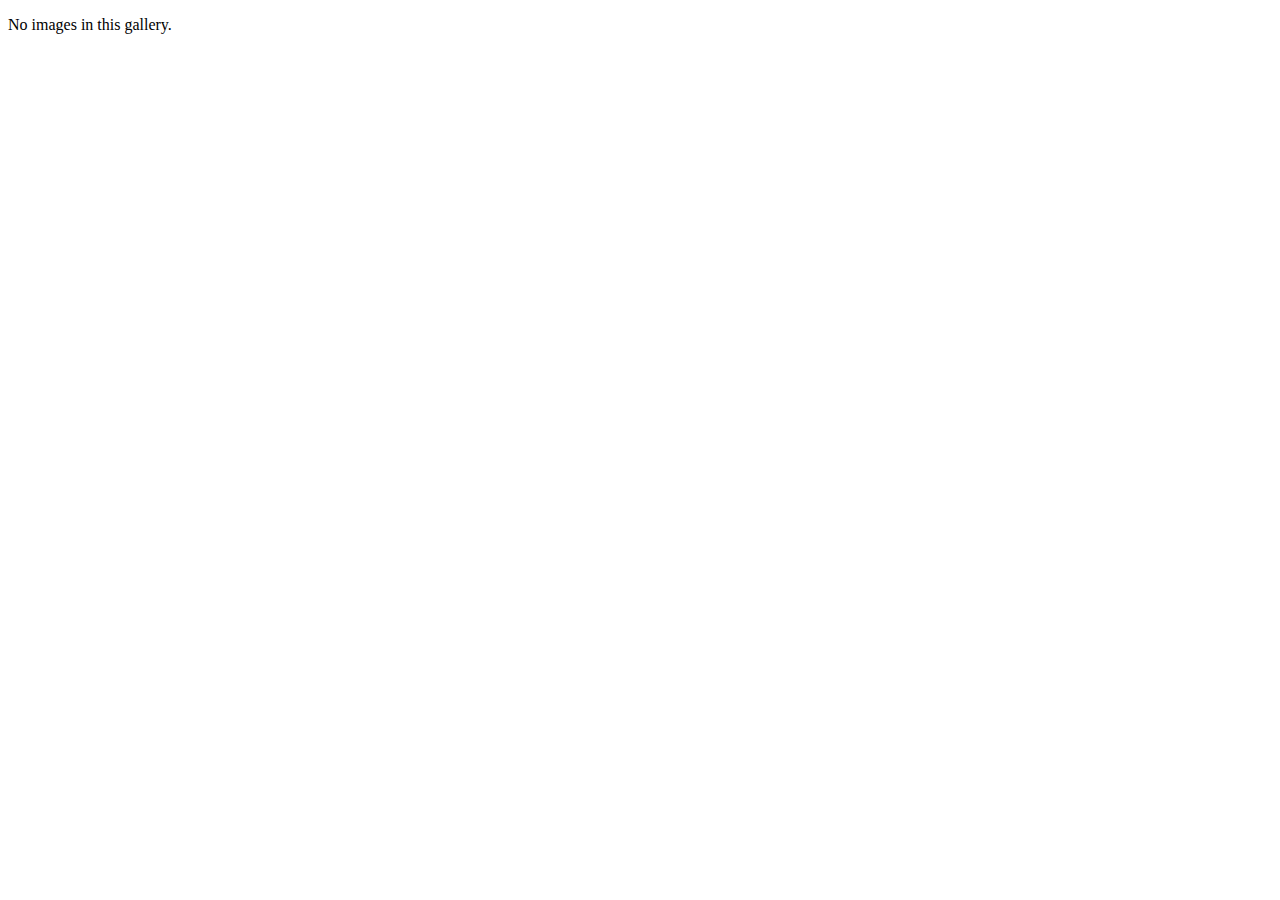
==== index.html @ 34cc6a17 "Gussied up the project for release." ====
<!DOCTYPE HTML>
<html>
<head>
    <title>jsllyfish</title>
	<script type="text/javascript" src="jsllyfish/mdetect.js"></script>
	<script type="text/javascript" src="jsllyfish/ajax.js"></script>
	<script type="text/javascript" src="jsllyfish/main.js"></script>
	<script type="text/javascript">
		var path = "images/";
		var filename = "data.html";
	</script>
	<link href="styles/styles.css" rel="stylesheet" type="text/css">
</head>
<body>
<div id="container">
	<div id="content"><p>No images in this gallery.</p></div>
</div>
</body>
</html>
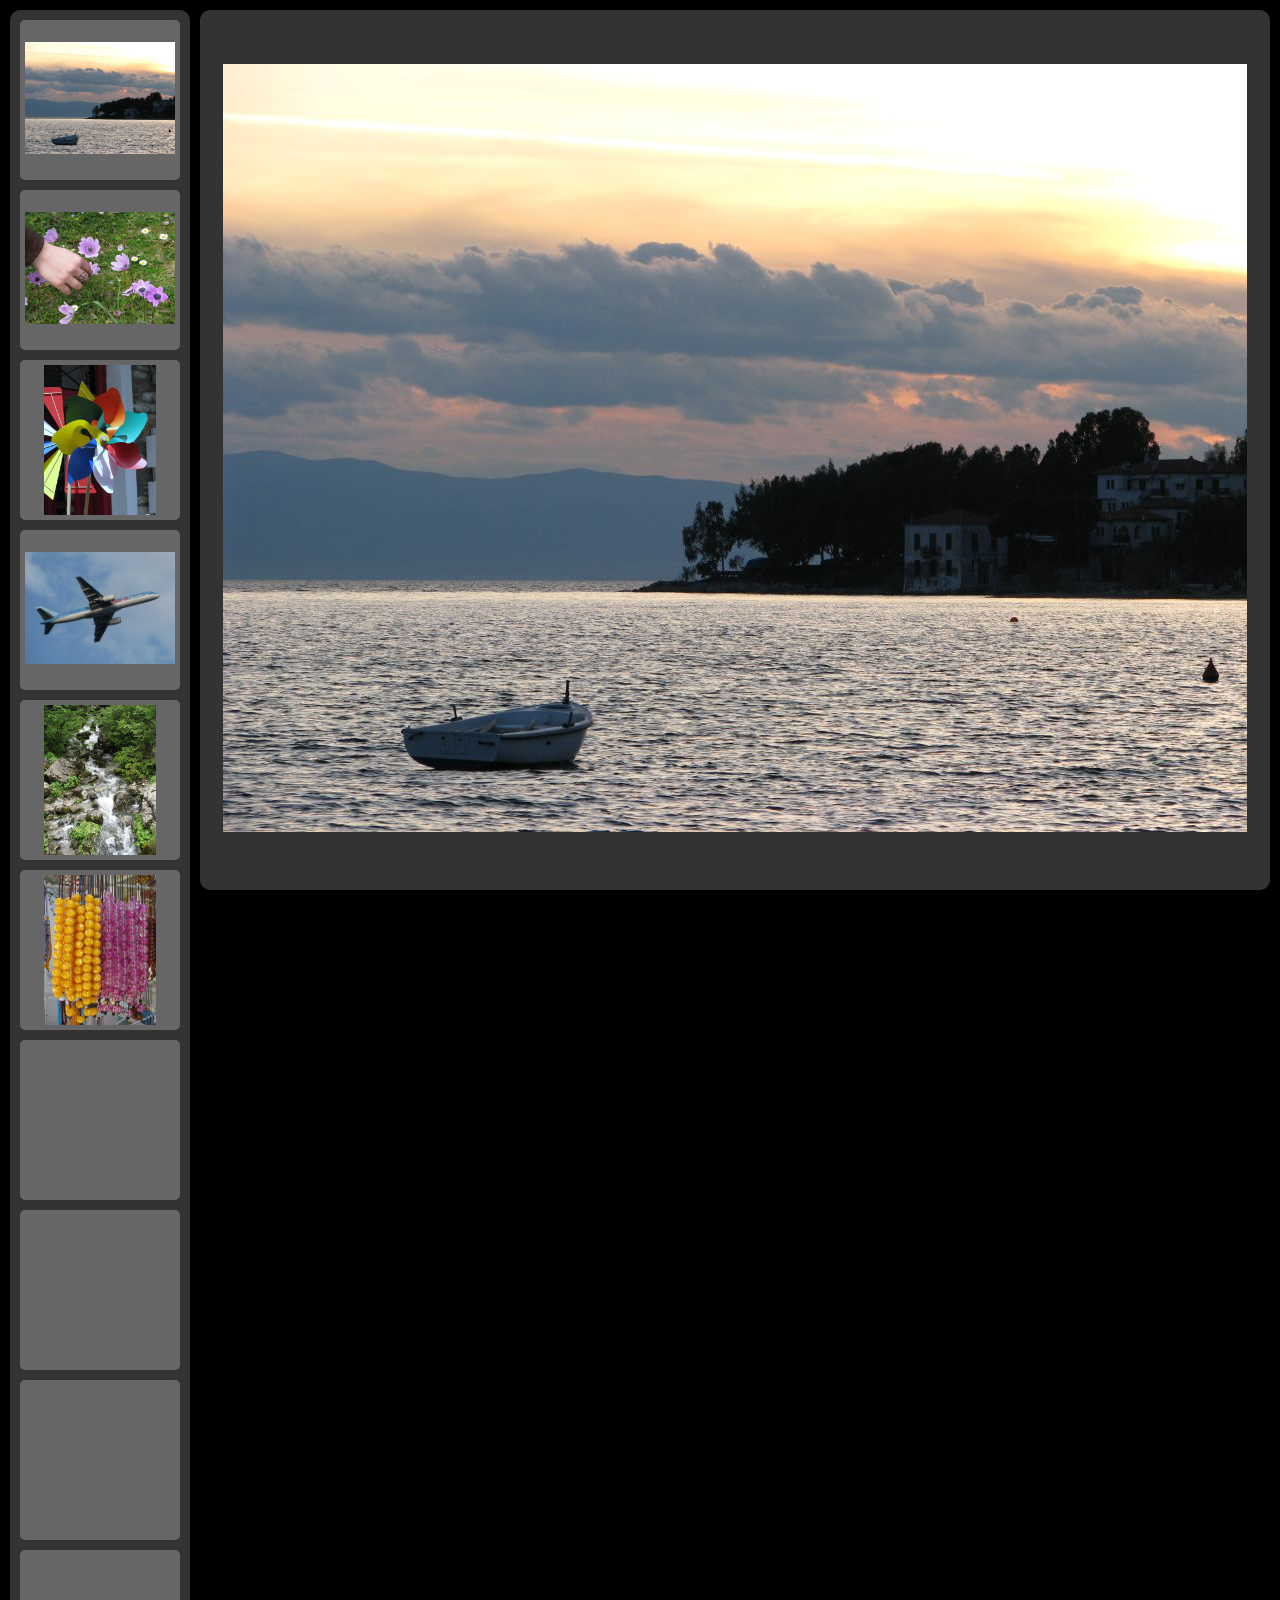
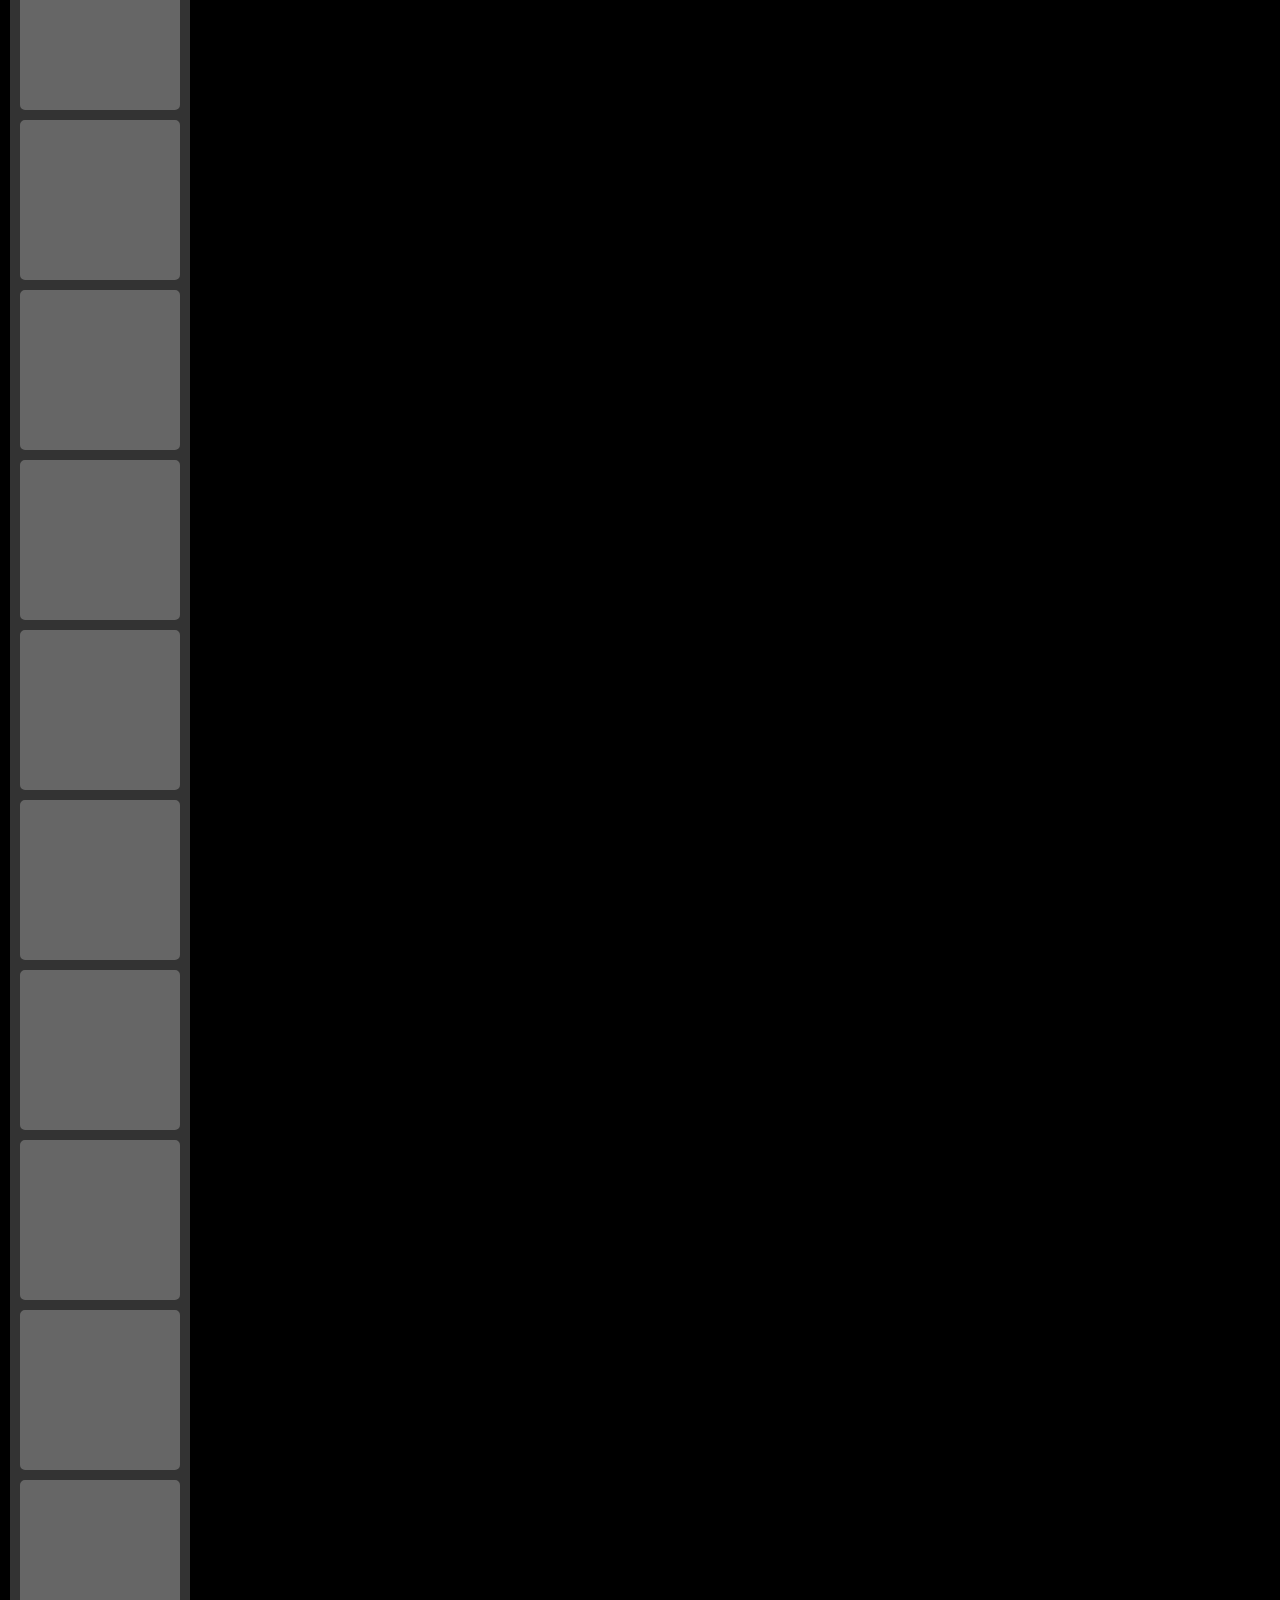
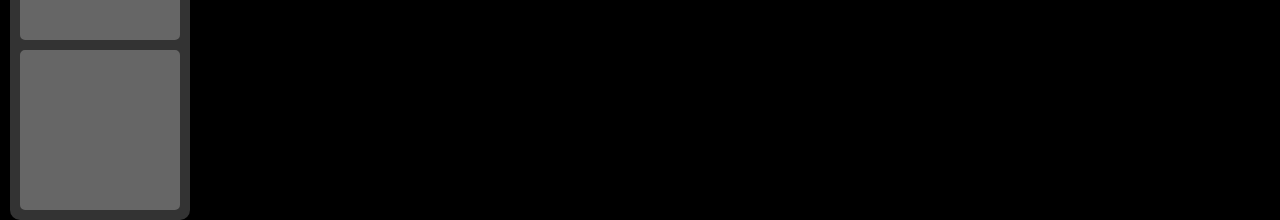
==== commit 086ecb07: "Let's try it with dark." ====
--- a/index.html
+++ b/index.html
@@ -9,7 +9,7 @@
 		var path = "images/";
 		var filename = "data.html";
 	</script>
-	<link href="styles/styles.css" rel="stylesheet" type="text/css">
+	<link href="styles/dark.css" rel="stylesheet" type="text/css">
 </head>
 <body>
 <div id="container">
--- a/styles/dark.css
+++ b/styles/dark.css
@@ -0,0 +1,89 @@
+body, html {
+	background-color: #000;
+	margin: 0px;
+	padding: 5px;
+	height: 100%;
+}
+
+p {margin: 0px;}
+
+.header {
+	float: left;
+	width: 160px;
+	background-color: #333;
+	margin: 0px;
+	margin-bottom: 10px;
+	padding: 5px 10px;
+	border-radius: 10px;
+}
+
+.thumb {
+	height: 150px;
+	width: 150px;
+	float: left;
+	background-color: #666;
+	margin: 5px 0px;
+	border: 5px solid #666;
+	border-radius: 5px;
+}
+
+.thumb span {
+	display: table;
+	margin: 0px auto;
+	height: 100%;
+}
+
+.thumb span p {
+	display: table-cell;
+	vertical-align: middle;
+}
+
+.thumb img {
+	max-height: 150px;
+	max-width: 150px;
+}
+
+#mainImage {
+	margin: 5px 0px;
+	border: 5px solid #222;
+	border-radius: 5px;
+}
+
+#content span {
+	display: table;
+	margin: 0px auto;
+	height: 100%;
+}
+
+#content span p {
+	display: table-cell;
+	vertical-align: middle;
+}
+
+#content img {
+	max-height: 300px;
+	max-width: 300px;
+}
+
+#content {
+	background-color: #333;
+	margin: 0px;
+	width: 50%;
+	position: fixed;
+	left: 200px;
+	border-radius: 10px;
+}
+
+#description {
+	background-color: #444;
+	margin: 0px;
+	width: 50%;
+	height: 100px;
+	position: fixed;
+/*	left: 200px;*/
+	border-radius: 10px;
+	padding: 15px;
+	color: #eee;
+	font-family: sans-serif;
+	font-size: 32px;
+}
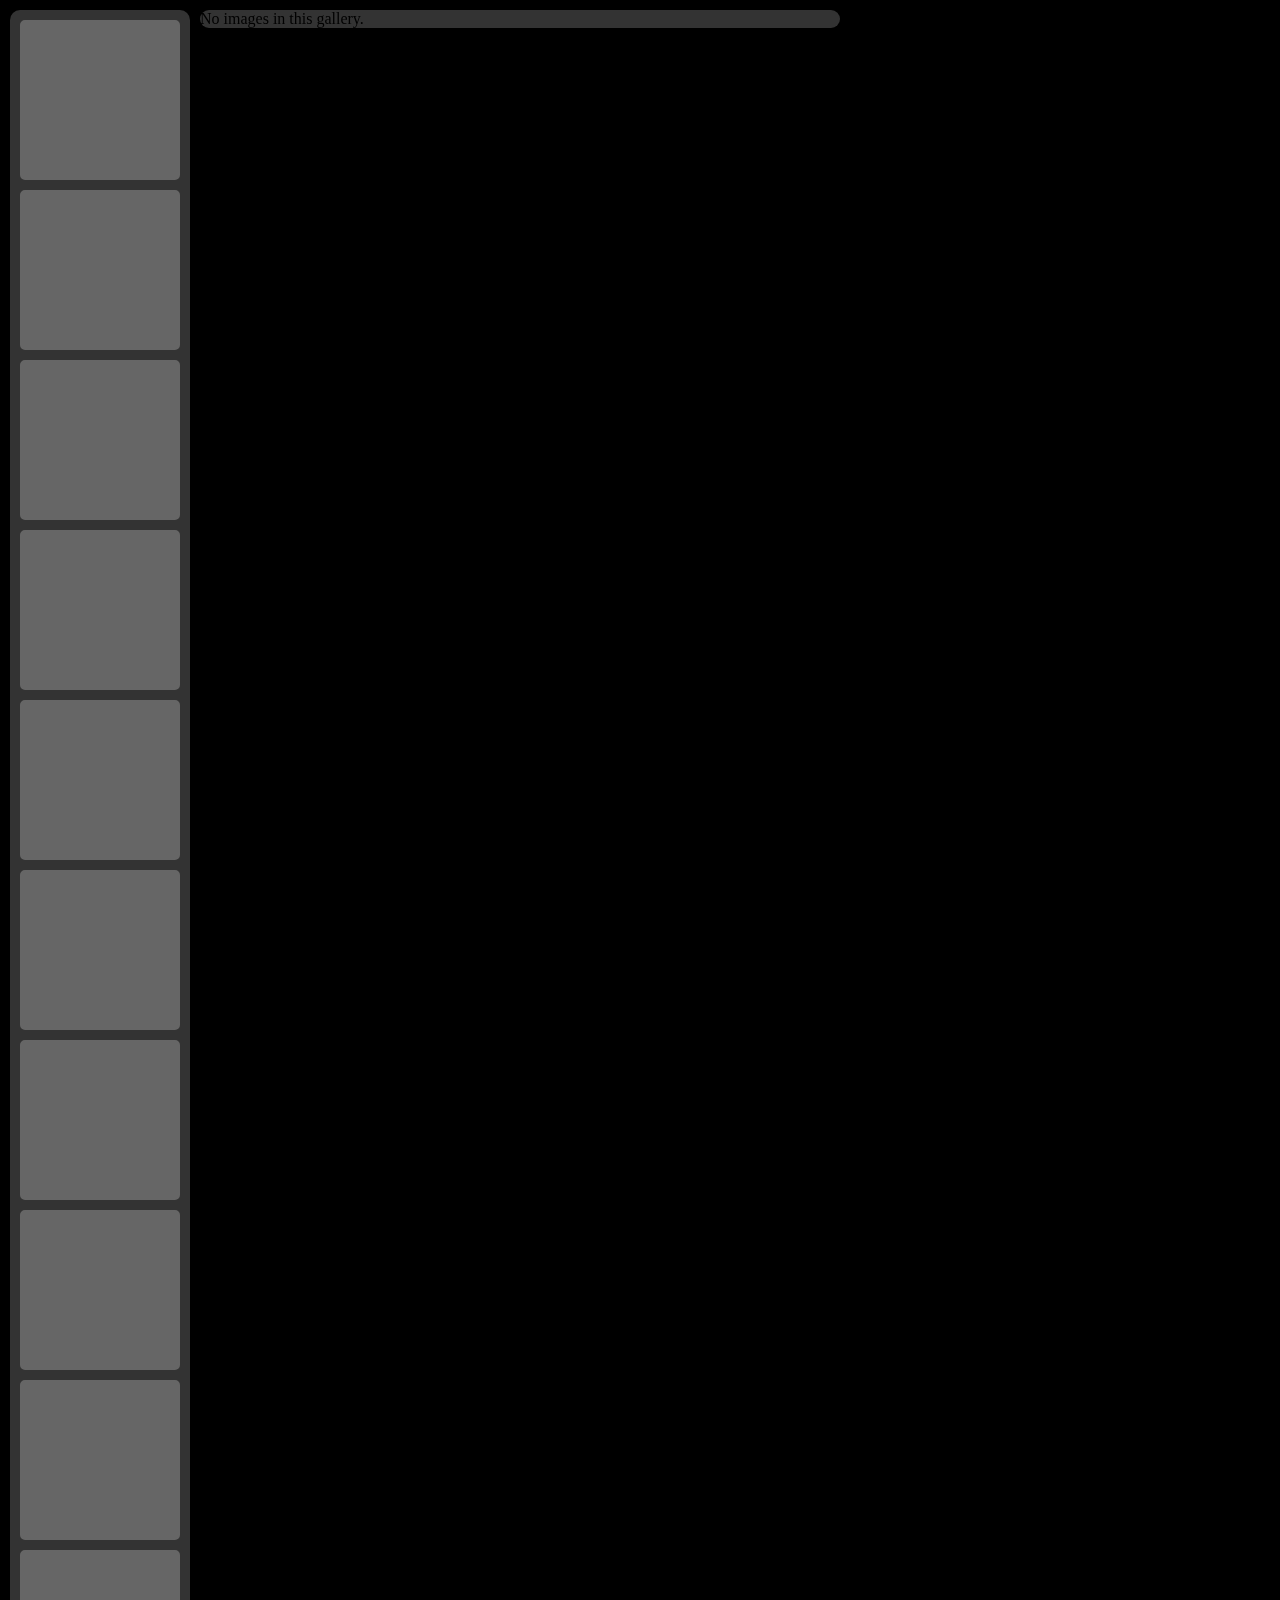
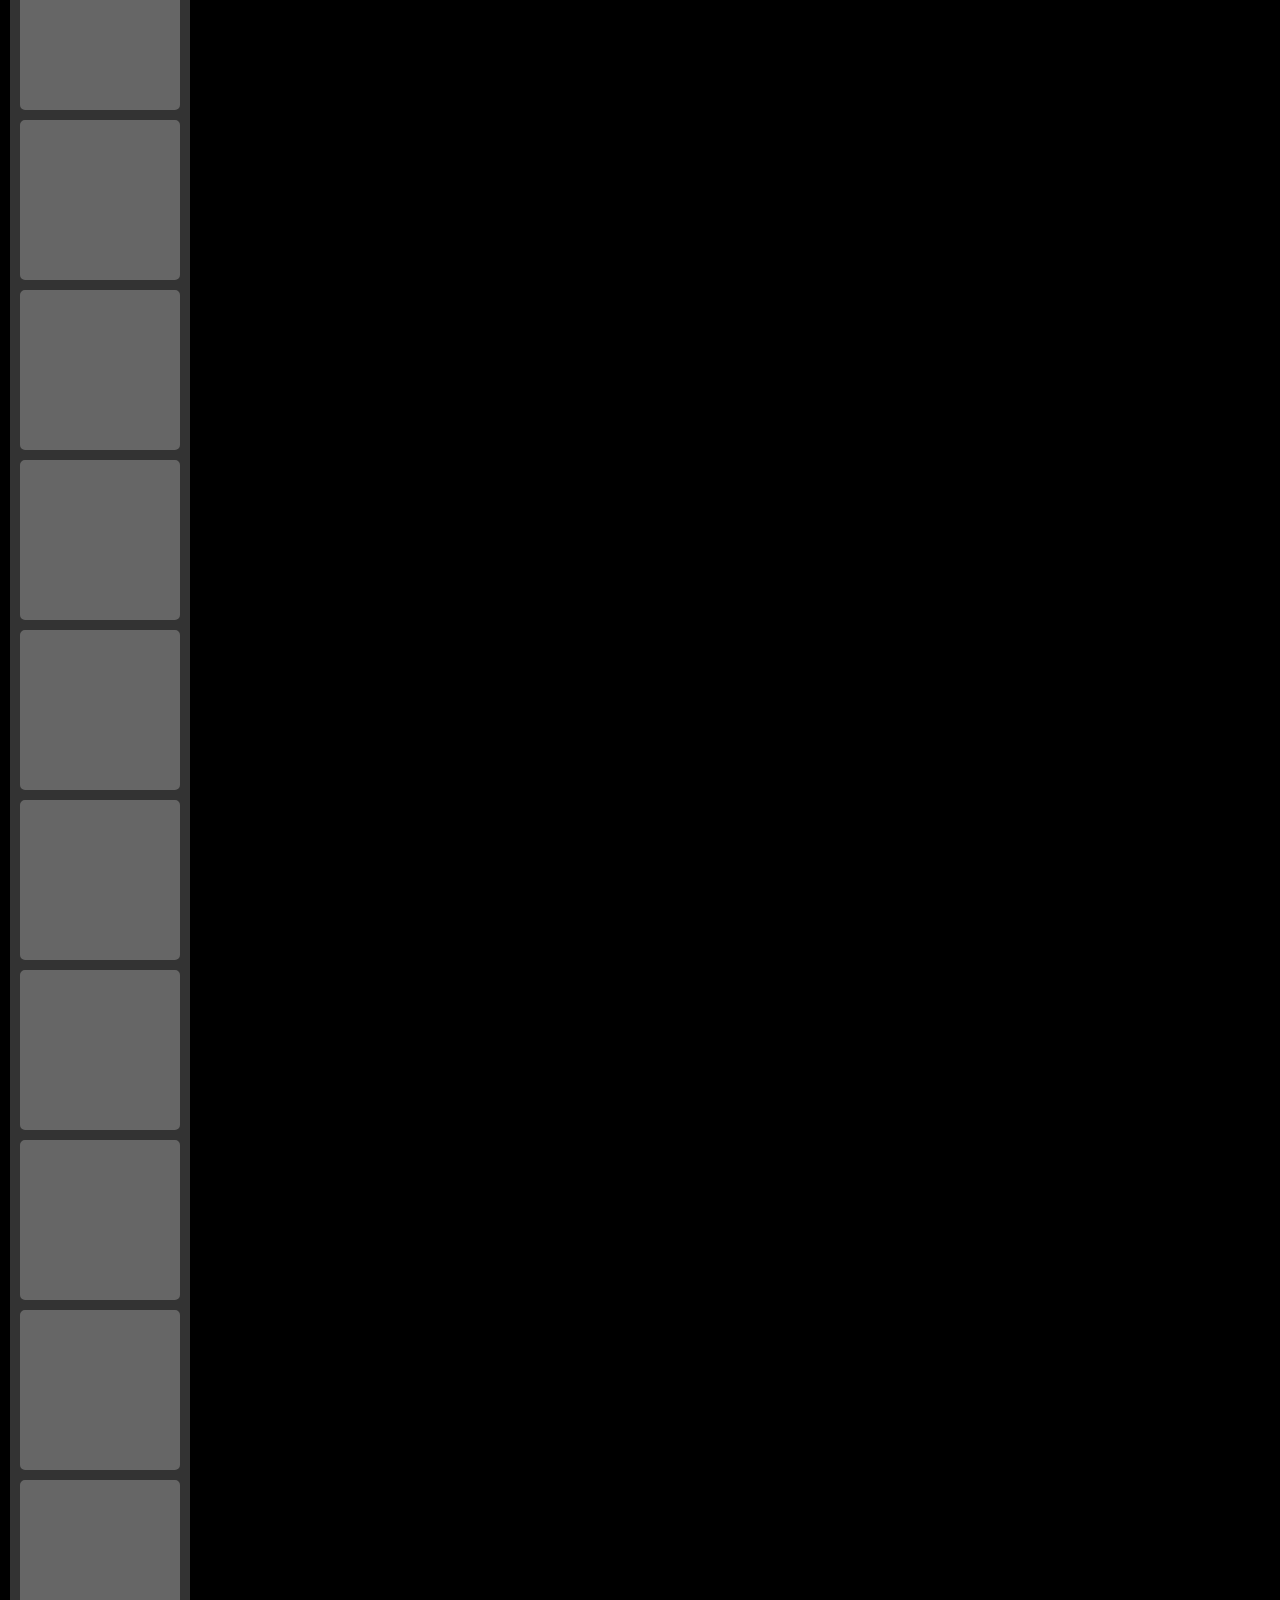
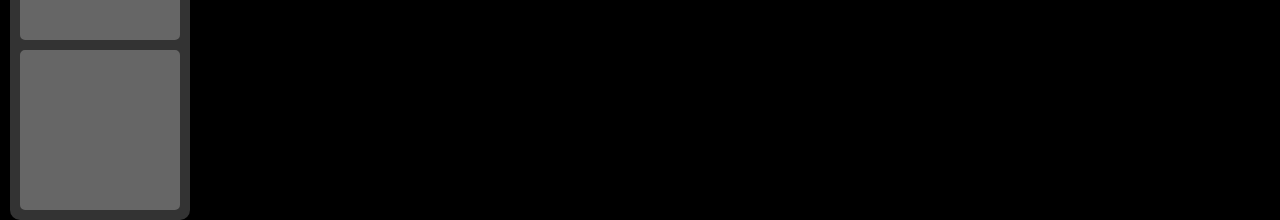
==== commit 44ec33fc: "In the process of refactoring the code for use with jQuery. Furthermore, data.html will no longer be" ====
--- a/index.html
+++ b/index.html
@@ -2,17 +2,47 @@
 <html>
 <head>
     <title>jsllyfish</title>
-	<script type="text/javascript" src="jsllyfish/mdetect.js"></script>
-	<script type="text/javascript" src="jsllyfish/ajax.js"></script>
-	<script type="text/javascript" src="jsllyfish/main.js"></script>
+	<script type="text/javascript" src="js/jquery.js"></script>
+	<script type="text/javascript" src="js/mdetect.js"></script>
+	<script type="text/javascript" src="js/main.js"></script>
 	<script type="text/javascript">
 		var path = "images/";
 		var filename = "data.html";
+		
+		$(document).ready(Init);
 	</script>
 	<link href="styles/dark.css" rel="stylesheet" type="text/css">
 </head>
 <body>
 <div id="container">
+	<div id="data">
+		<div>
+			<span>photos_1</span>
+			<p><span class="title">4362163222_60d8344c59_o</span><span>.jpg</span></p>
+			<p><span class="title">4400108481_a2be77059e_o</span><span>.jpg</span></p>
+			<p><span class="title">4614301597_e292e97d6b_b</span><span>.jpg</span></p>
+			<p><span class="title">4614908994_47a11b1186_b</span><span>.jpg</span></p>
+			<p><span class="title">4638374830_9a94aeb3d6_o</span><span>.jpg</span></p>
+			<p><span class="title">4698579195_b3d7a1904d_b</span><span>.jpg</span></p>
+			<p><span class="title">4852681976_14c053128b_b</span><span>.jpg</span></p>
+			<p><span class="title">4852687278_305ef86b34_b</span><span>.jpg</span></p>
+			<p><span class="title">4940602671_2277a2f962_b</span><span>.jpg</span></p>
+			<p><span class="title">4940604639_7f8aa74db2_b</span><span>.jpg</span></p>
+		</div>
+		<div>
+			<span>photos_2</span>
+			<p><span class="title">5092207551_29bd355de2_b</span><span>.jpg</span></p>
+			<p><span class="title">5092873750_cc16b13431_b</span><span>.jpg</span></p>
+			<p><span class="title">5146847646_892224131a_b</span><span>.jpg</span></p>
+			<p><span class="title">5183481531_baa76eda79_b</span><span>.jpg</span></p>
+			<p><span class="title">5184078492_3271913d34_b</span><span>.jpg</span></p>
+			<p><span class="title">5197829578_49fde0383e_b</span><span>.jpg</span></p>
+			<p><span class="title">5257218548_f9f0de7af3_b</span><span>.jpg</span></p>
+			<p><span class="title">5294507250_767b48da92_b</span><span>.jpg</span></p>
+			<p><span class="title">5364143436_307bce2a65_b</span><span>.jpg</span></p>
+			<p><span class="title">5629516684_e0bfe178fd_b</span><span>.jpg</span></p>
+		</div>
+	</div>
 	<div id="content"><p>No images in this gallery.</p></div>
 </div>
 </body>
--- a/styles/dark.css
+++ b/styles/dark.css
@@ -6,6 +6,10 @@
 }
 
 p {margin: 0px;}
+
+#data {
+	display: none;
+}
 
 .header {
 	float: left;
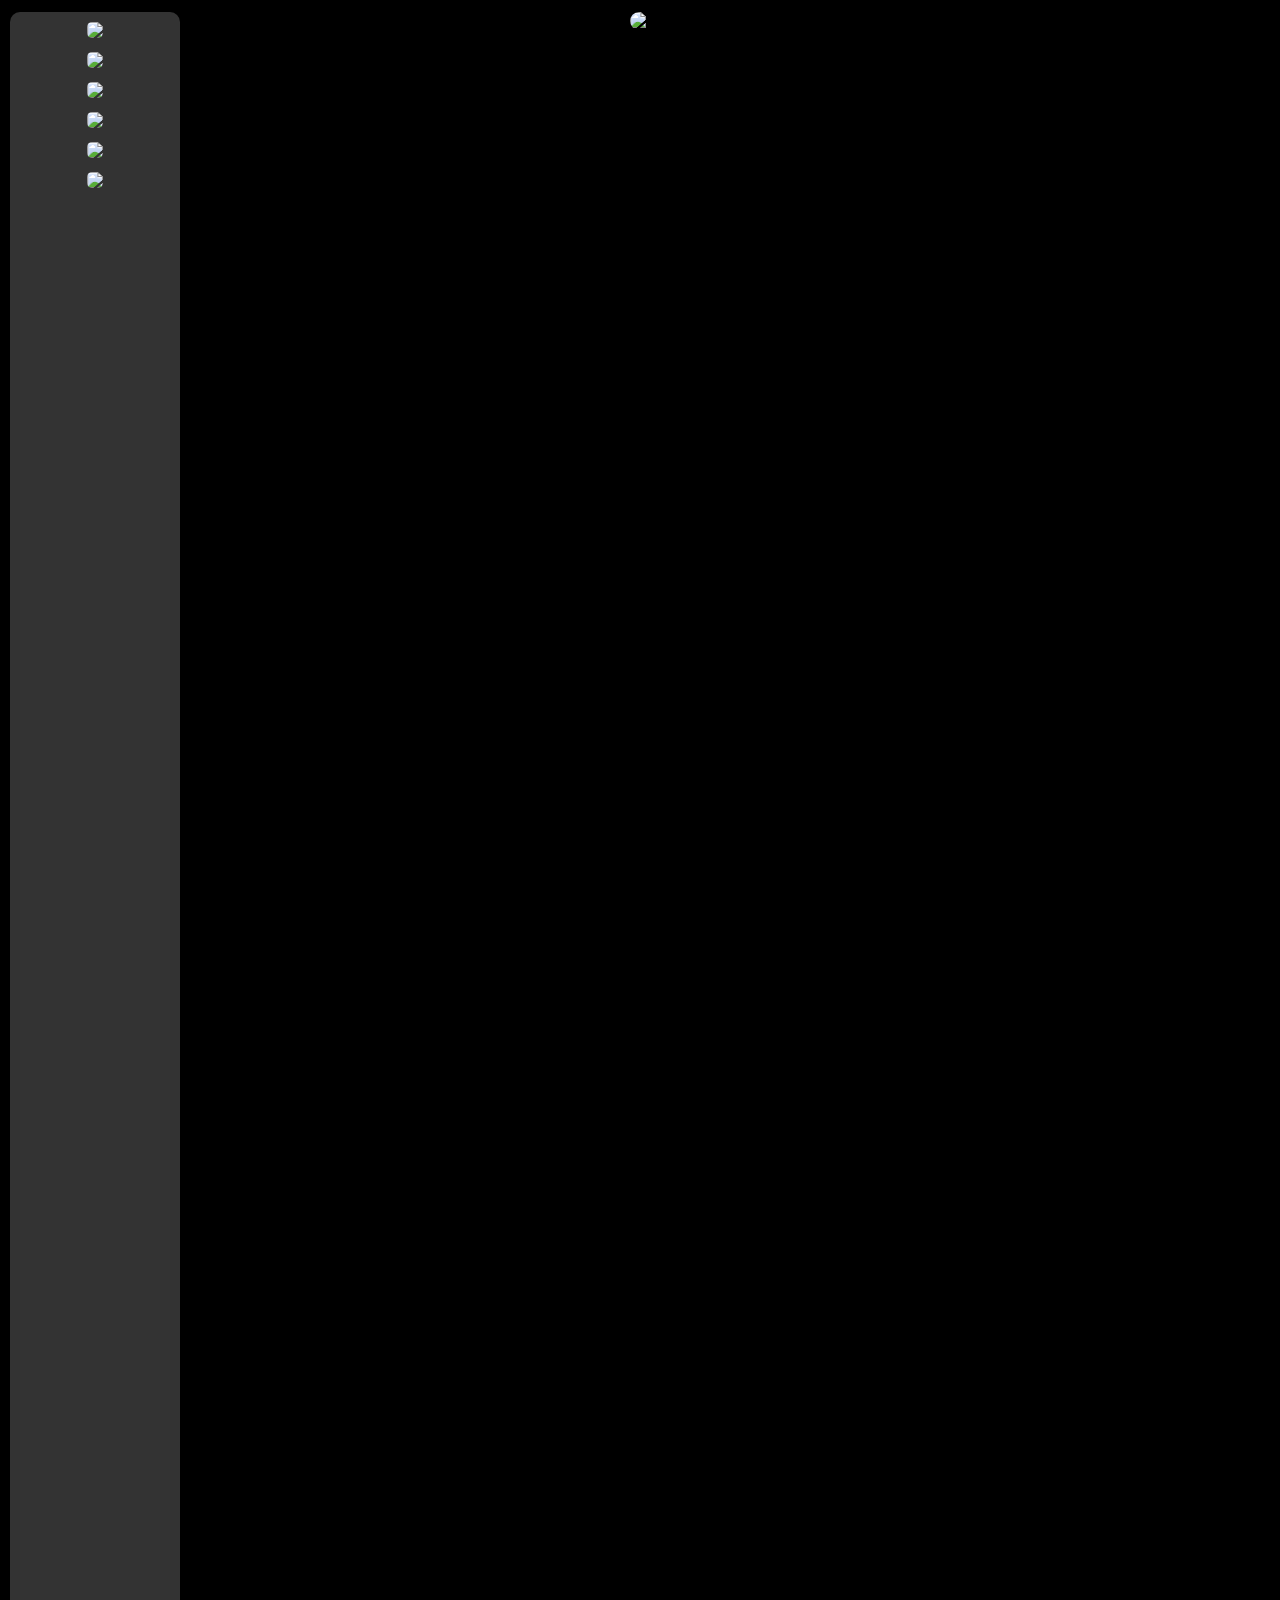
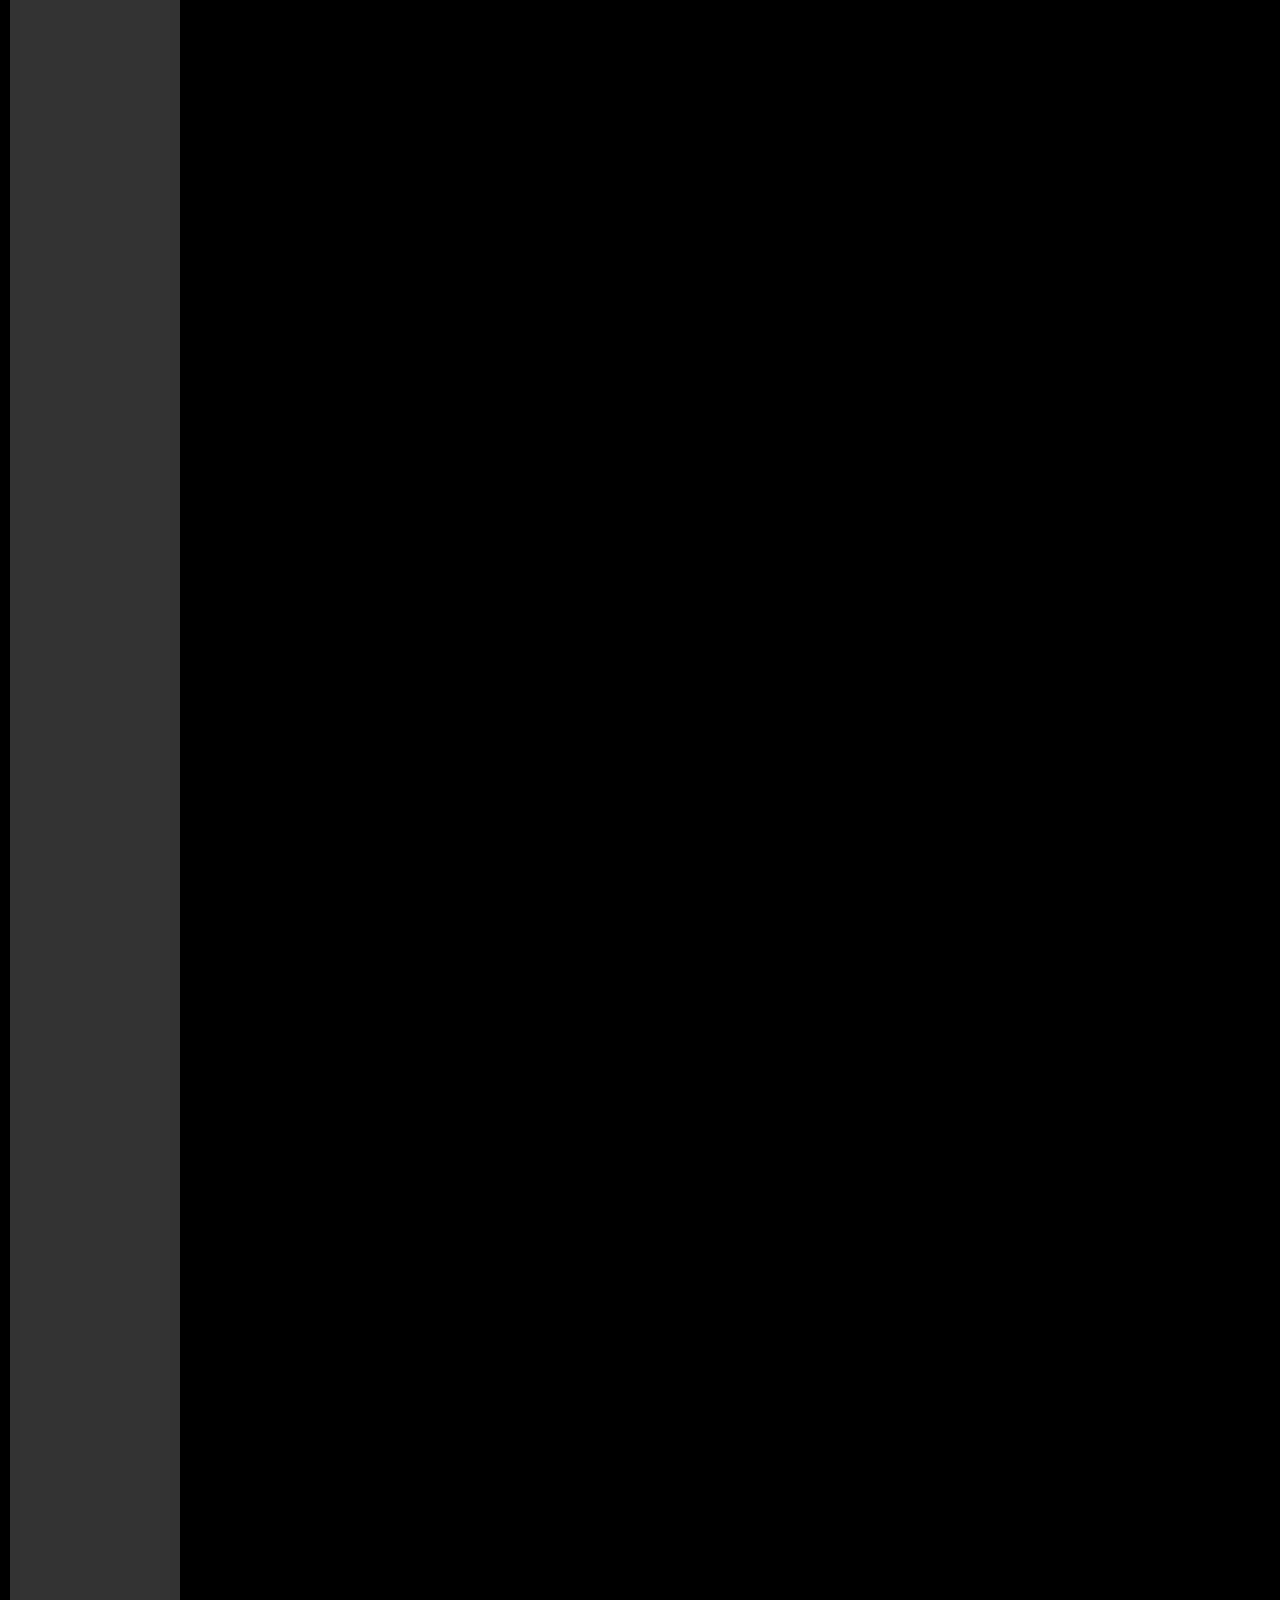
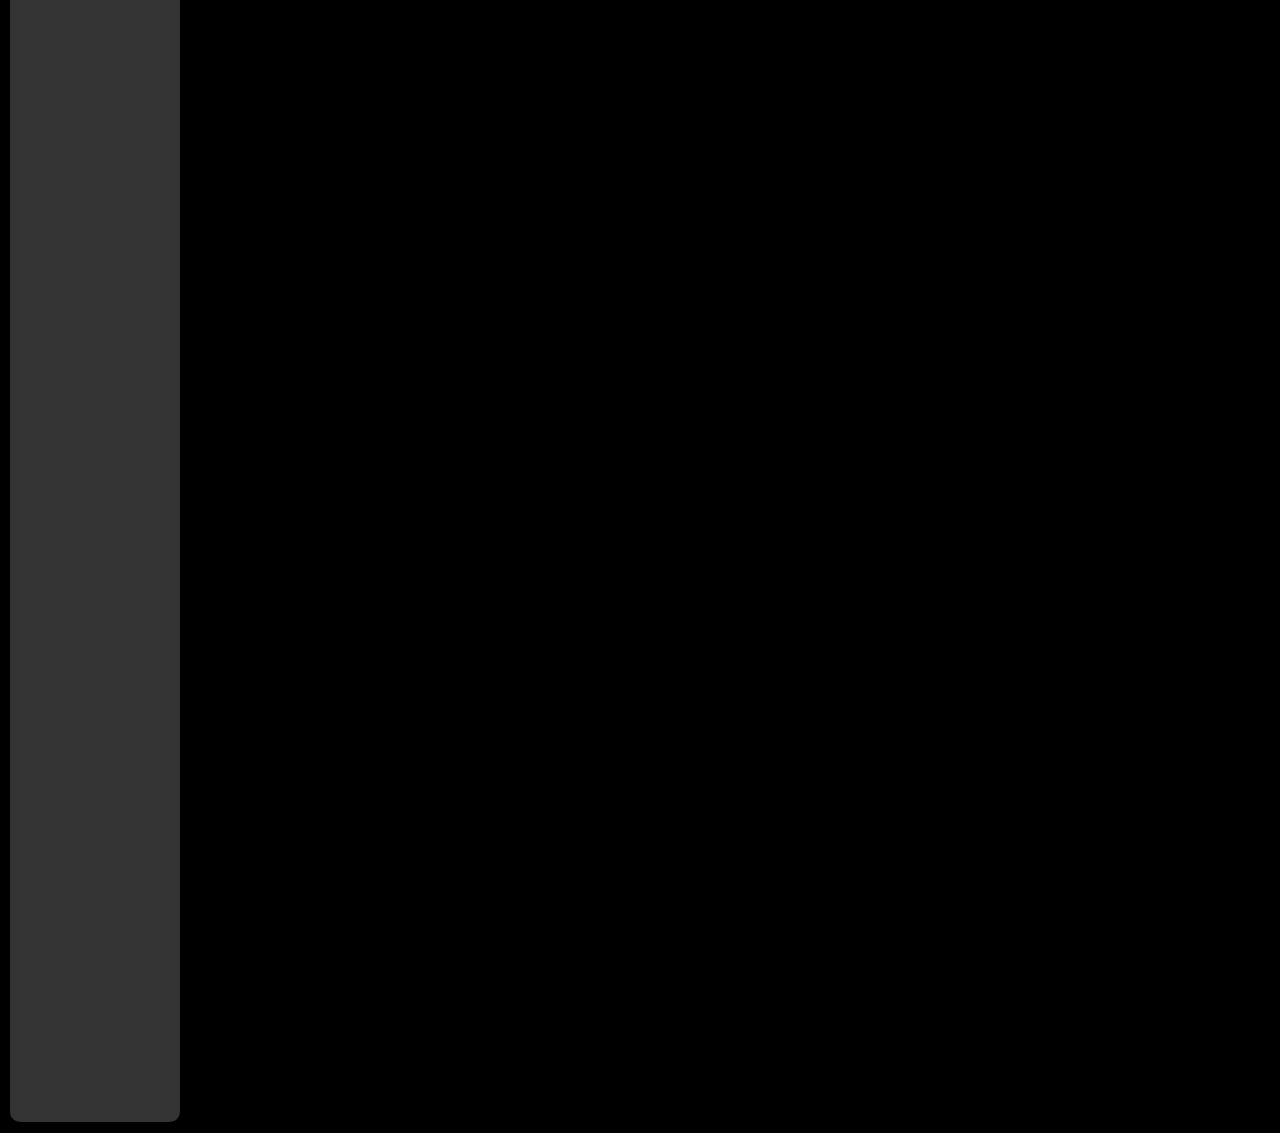
==== commit b80228da: "Fixed thumb loading. Working on making thumbs load as they should on the bottom." ====
--- a/index.html
+++ b/index.html
@@ -3,6 +3,7 @@
 <head>
     <title>jsllyfish</title>
 	<script type="text/javascript" src="js/jquery.js"></script>
+	<script type="text/javascript" src="js/jquery.viewport.js"></script>
 	<script type="text/javascript" src="js/mdetect.js"></script>
 	<script type="text/javascript" src="js/main.js"></script>
 	<script type="text/javascript">
@@ -44,6 +45,7 @@
 		</div>
 	</div>
 	<div id="content"><p>No images in this gallery.</p></div>
+	<div id="pusher"></div>
 </div>
 </body>
 </html>
--- a/styles/dark.css
+++ b/styles/dark.css
@@ -1,7 +1,7 @@
 body, html {
 	background-color: #000;
 	margin: 0px;
-	padding: 5px;
+	padding: 6px 5px 4px;
 	height: 100%;
 }
 
@@ -13,7 +13,7 @@
 
 .header {
 	float: left;
-	width: 160px;
+	width: 150px;
 	background-color: #333;
 	margin: 0px;
 	margin-bottom: 10px;
@@ -22,29 +22,16 @@
 }
 
 .thumb {
-	height: 150px;
 	width: 150px;
 	float: left;
-	background-color: #666;
 	margin: 5px 0px;
-	border: 5px solid #666;
-	border-radius: 5px;
-}
-
-.thumb span {
-	display: table;
-	margin: 0px auto;
-	height: 100%;
-}
-
-.thumb span p {
-	display: table-cell;
-	vertical-align: middle;
+	text-align: center;
 }
 
 .thumb img {
 	max-height: 150px;
 	max-width: 150px;
+	border-radius: 5px;
 }
 
 #mainImage {
@@ -53,28 +40,13 @@
 	border-radius: 5px;
 }
 
-#content span {
-	display: table;
-	margin: 0px auto;
-	height: 100%;
-}
-
-#content span p {
-	display: table-cell;
-	vertical-align: middle;
+#content {
+	position: fixed;
+	left: 190px;
+	text-align: center;
 }
 
 #content img {
-	max-height: 300px;
-	max-width: 300px;
-}
-
-#content {
-	background-color: #333;
-	margin: 0px;
-	width: 50%;
-	position: fixed;
-	left: 200px;
 	border-radius: 10px;
 }
 
@@ -91,3 +63,9 @@
 	font-family: sans-serif;
 	font-size: 32px;
 }
+
+#pusher {
+	float: left;
+	width: 100%;
+	height: 1px;
+}
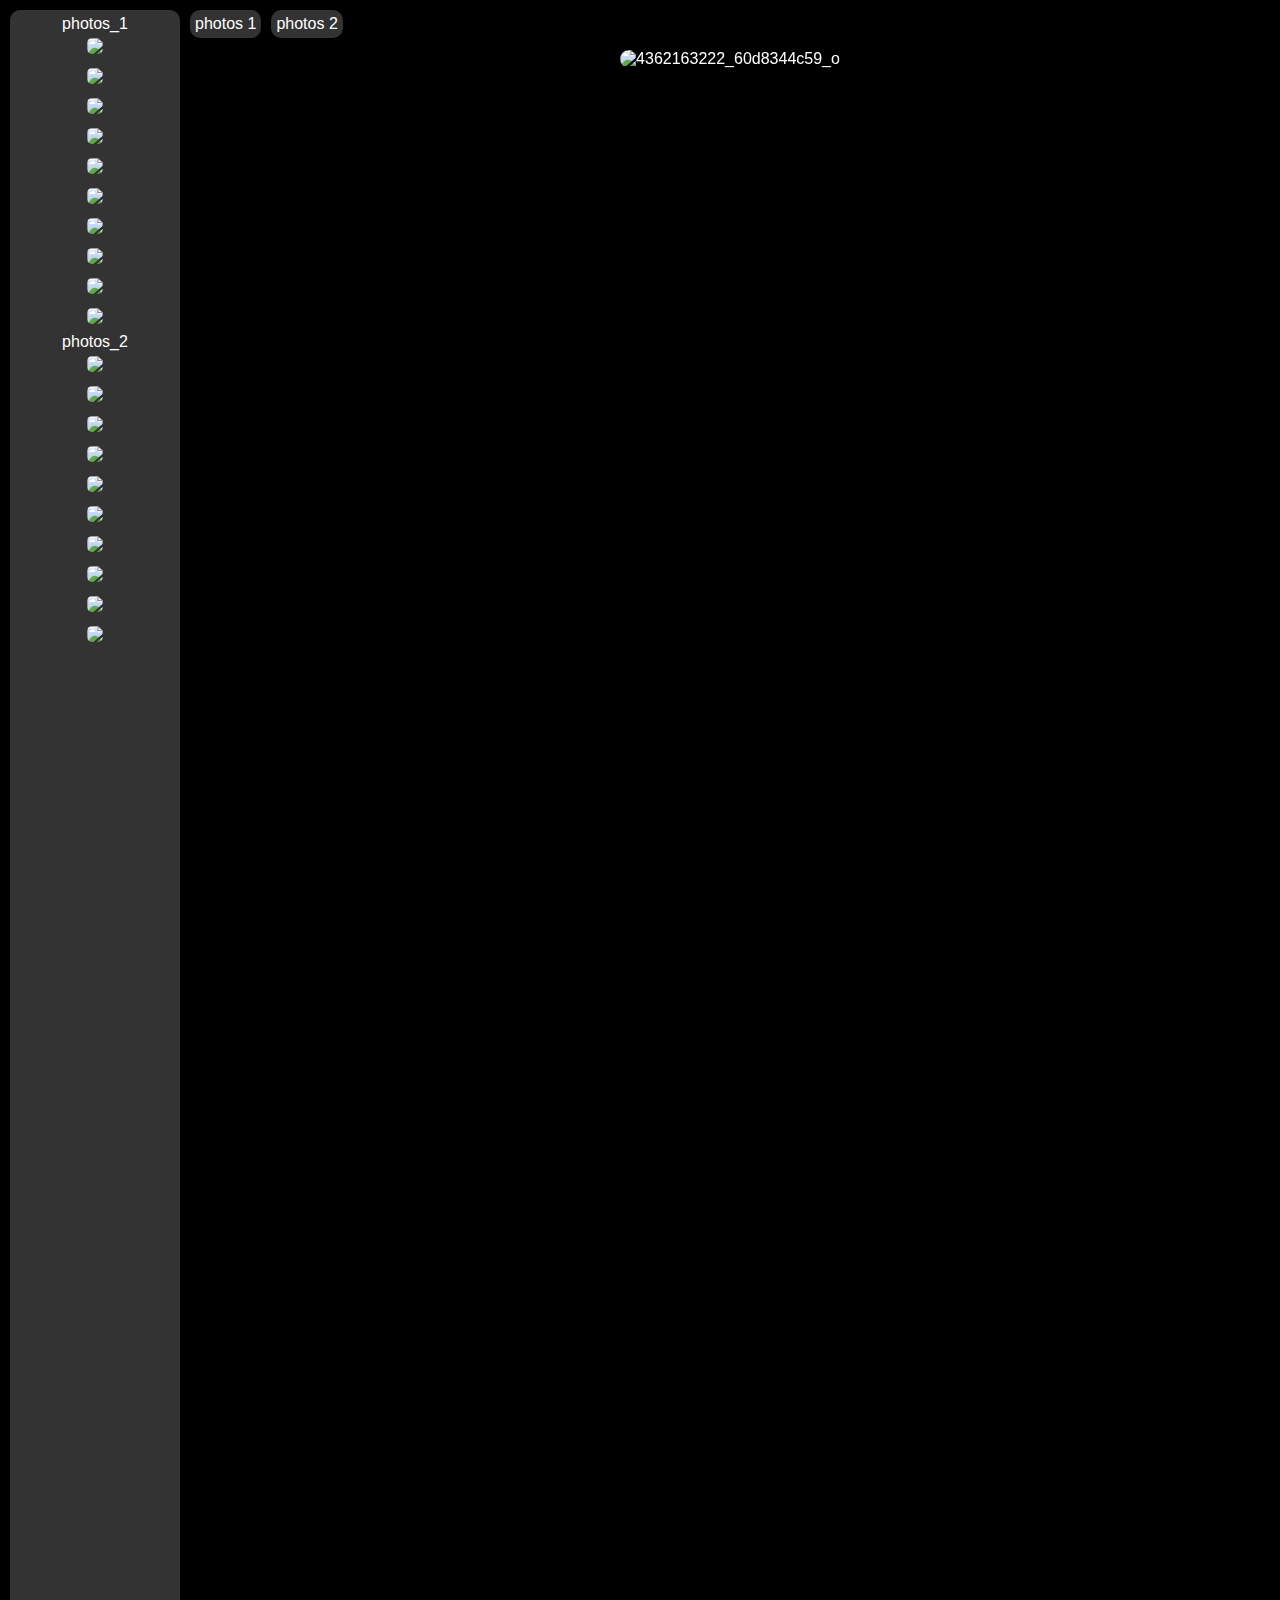
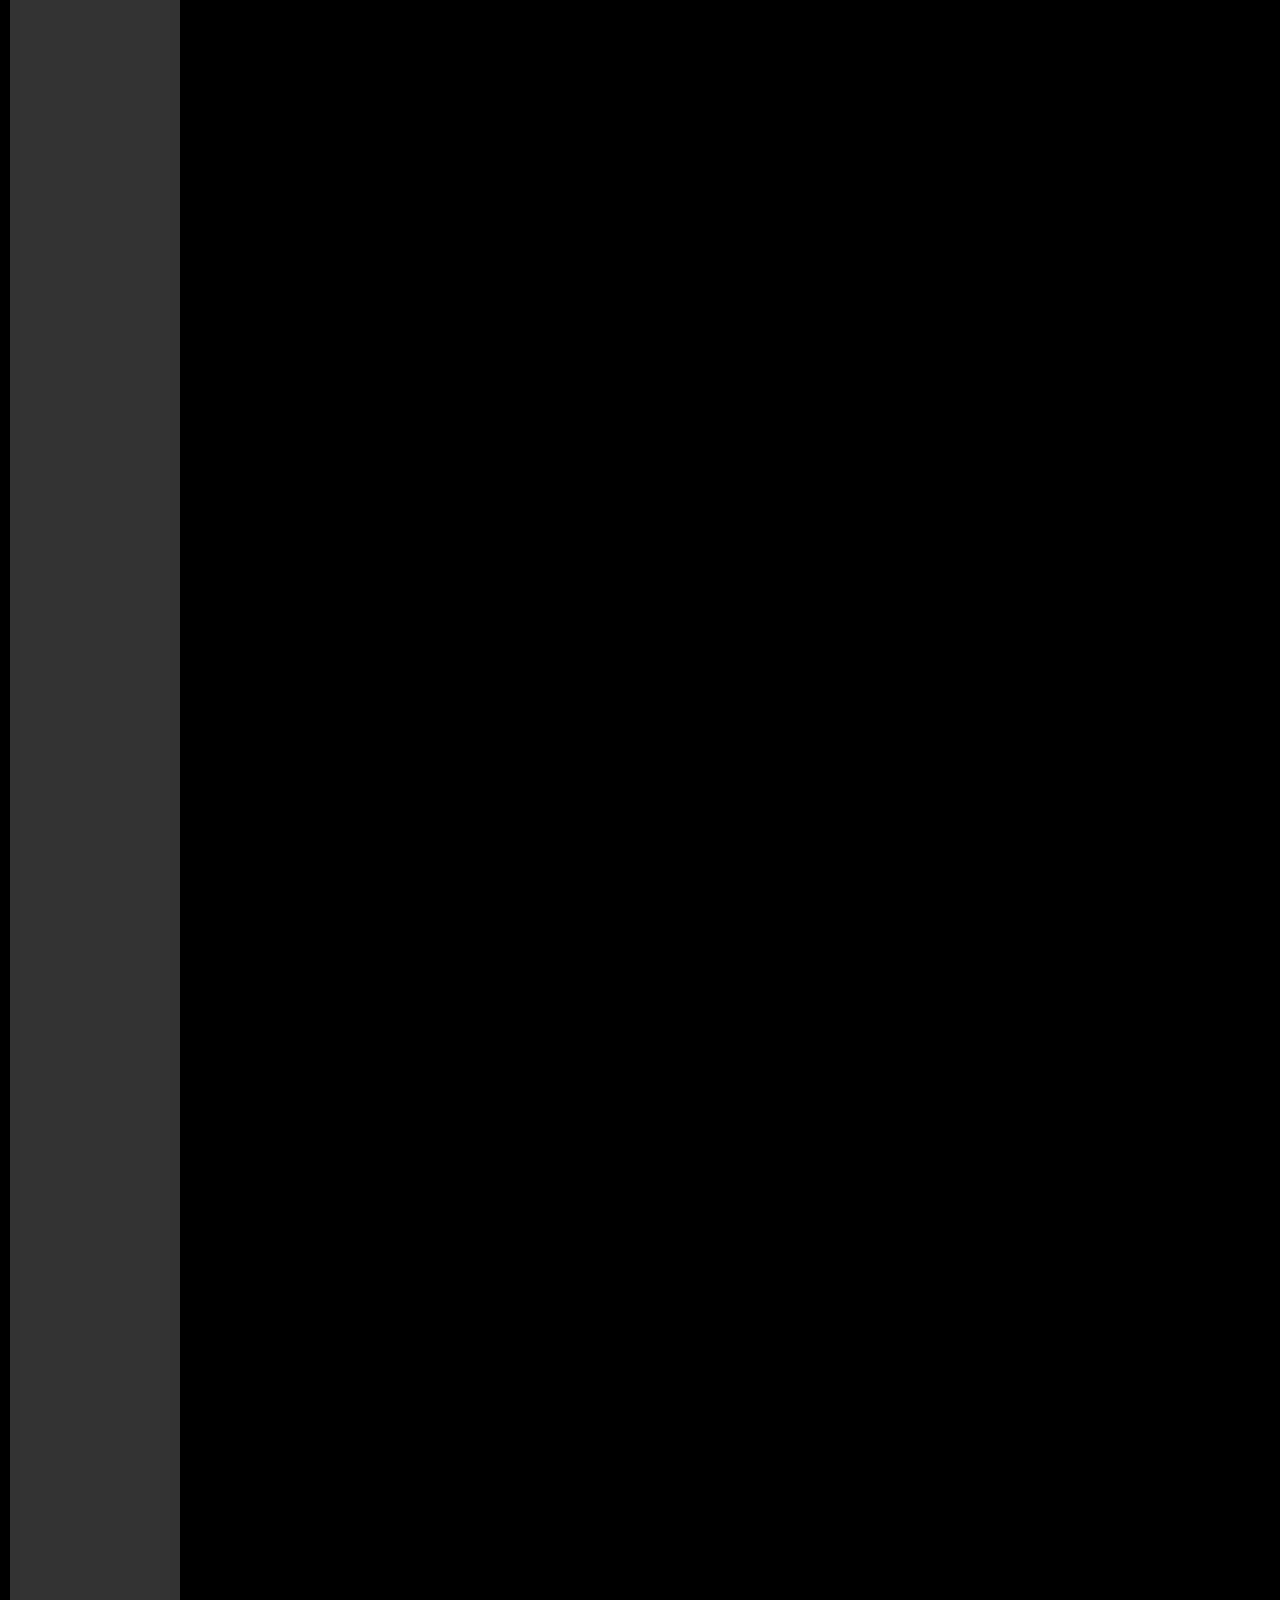
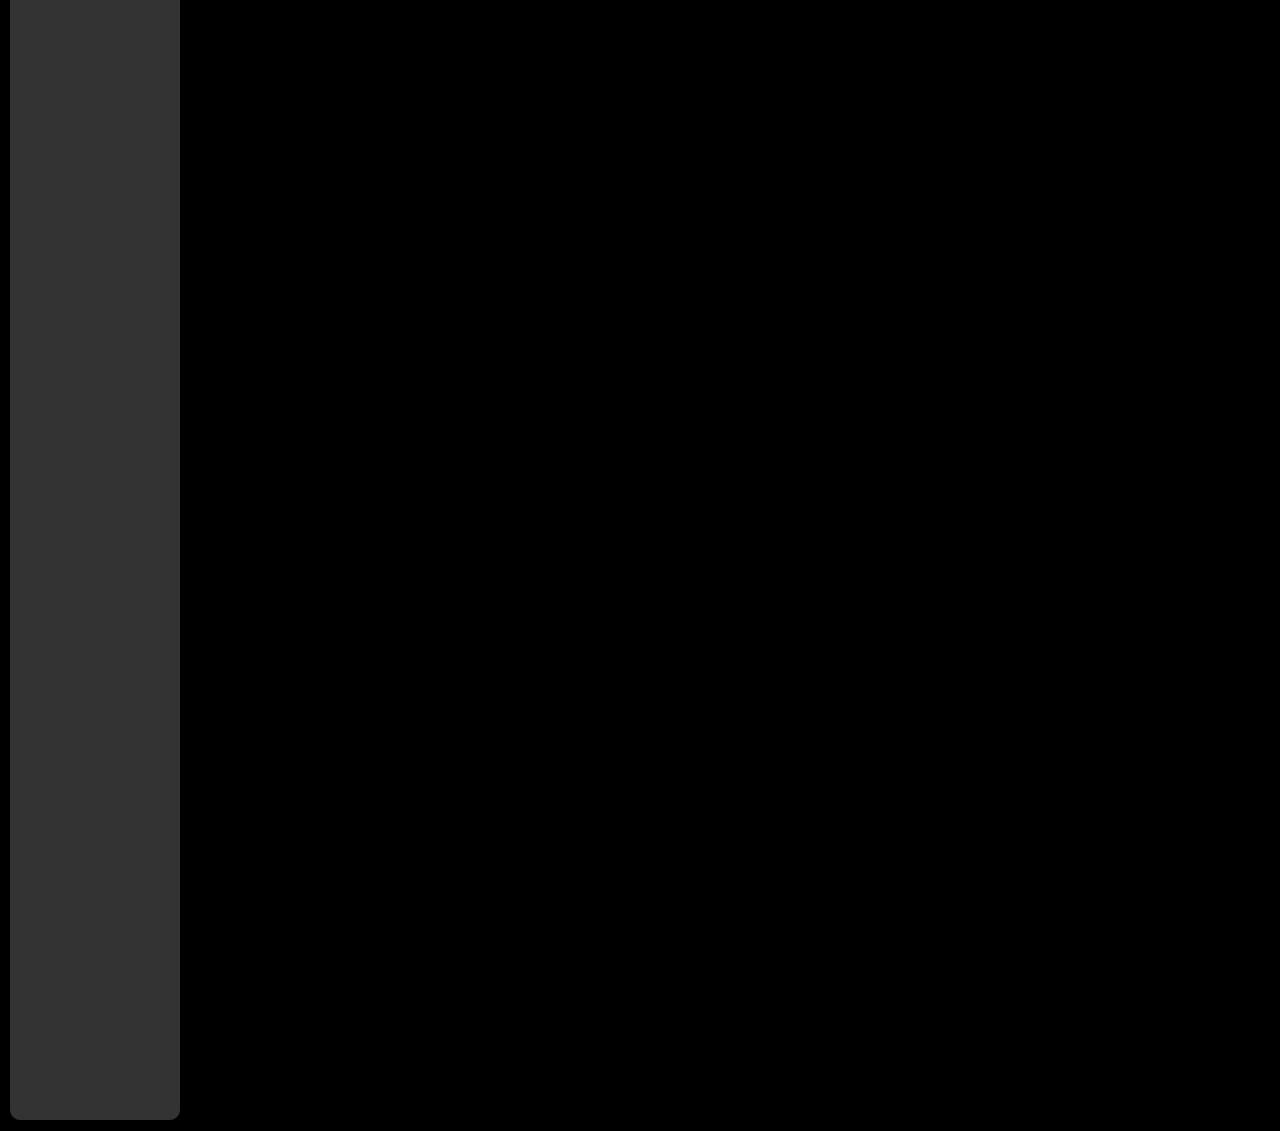
==== commit 99b4dfae: "Categories working alright." ====
--- a/index.html
+++ b/index.html
@@ -44,6 +44,10 @@
 			<p><span class="title">5629516684_e0bfe178fd_b</span><span>.jpg</span></p>
 		</div>
 	</div>
+	<div id="selector">
+		<a href="#photos_1">photos 1</a>
+		<a href="#photos_2">photos 2</a>
+	</div>
 	<div id="content"><p>No images in this gallery.</p></div>
 	<div id="pusher"></div>
 </div>
--- a/styles/dark.css
+++ b/styles/dark.css
@@ -1,8 +1,10 @@
 body, html {
 	background-color: #000;
 	margin: 0px;
-	padding: 6px 5px 4px;
+	padding: 0px 5px 4px;
 	height: 100%;
+	font-family: sans-serif;
+	color: white;
 }
 
 p {margin: 0px;}
@@ -15,8 +17,7 @@
 	float: left;
 	width: 150px;
 	background-color: #333;
-	margin: 0px;
-	margin-bottom: 10px;
+	margin: 10px 0px;
 	padding: 5px 10px;
 	border-radius: 10px;
 }
@@ -34,6 +35,12 @@
 	border-radius: 5px;
 }
 
+.thumbcat {
+	float: left;
+	width: 150px;
+	text-align: center;
+}
+
 #mainImage {
 	margin: 5px 0px;
 	border: 5px solid #222;
@@ -43,6 +50,7 @@
 #content {
 	position: fixed;
 	left: 190px;
+	top: 50px;
 	text-align: center;
 }
 
@@ -69,3 +77,25 @@
 	width: 100%;
 	height: 1px;
 }
+
+#selector {
+	position: absolute;
+	top: 0px;
+	left: 190px;
+}
+
+#selector a {
+	color: white;
+	text-decoration: none;
+	display: block;
+	float: left;
+	margin-right: 10px;
+	margin-top: 10px;
+	padding: 5px;
+	background: #333;
+	border-radius: 10px;
+}
+
+#selector a:hover {
+	color: orange;
+}
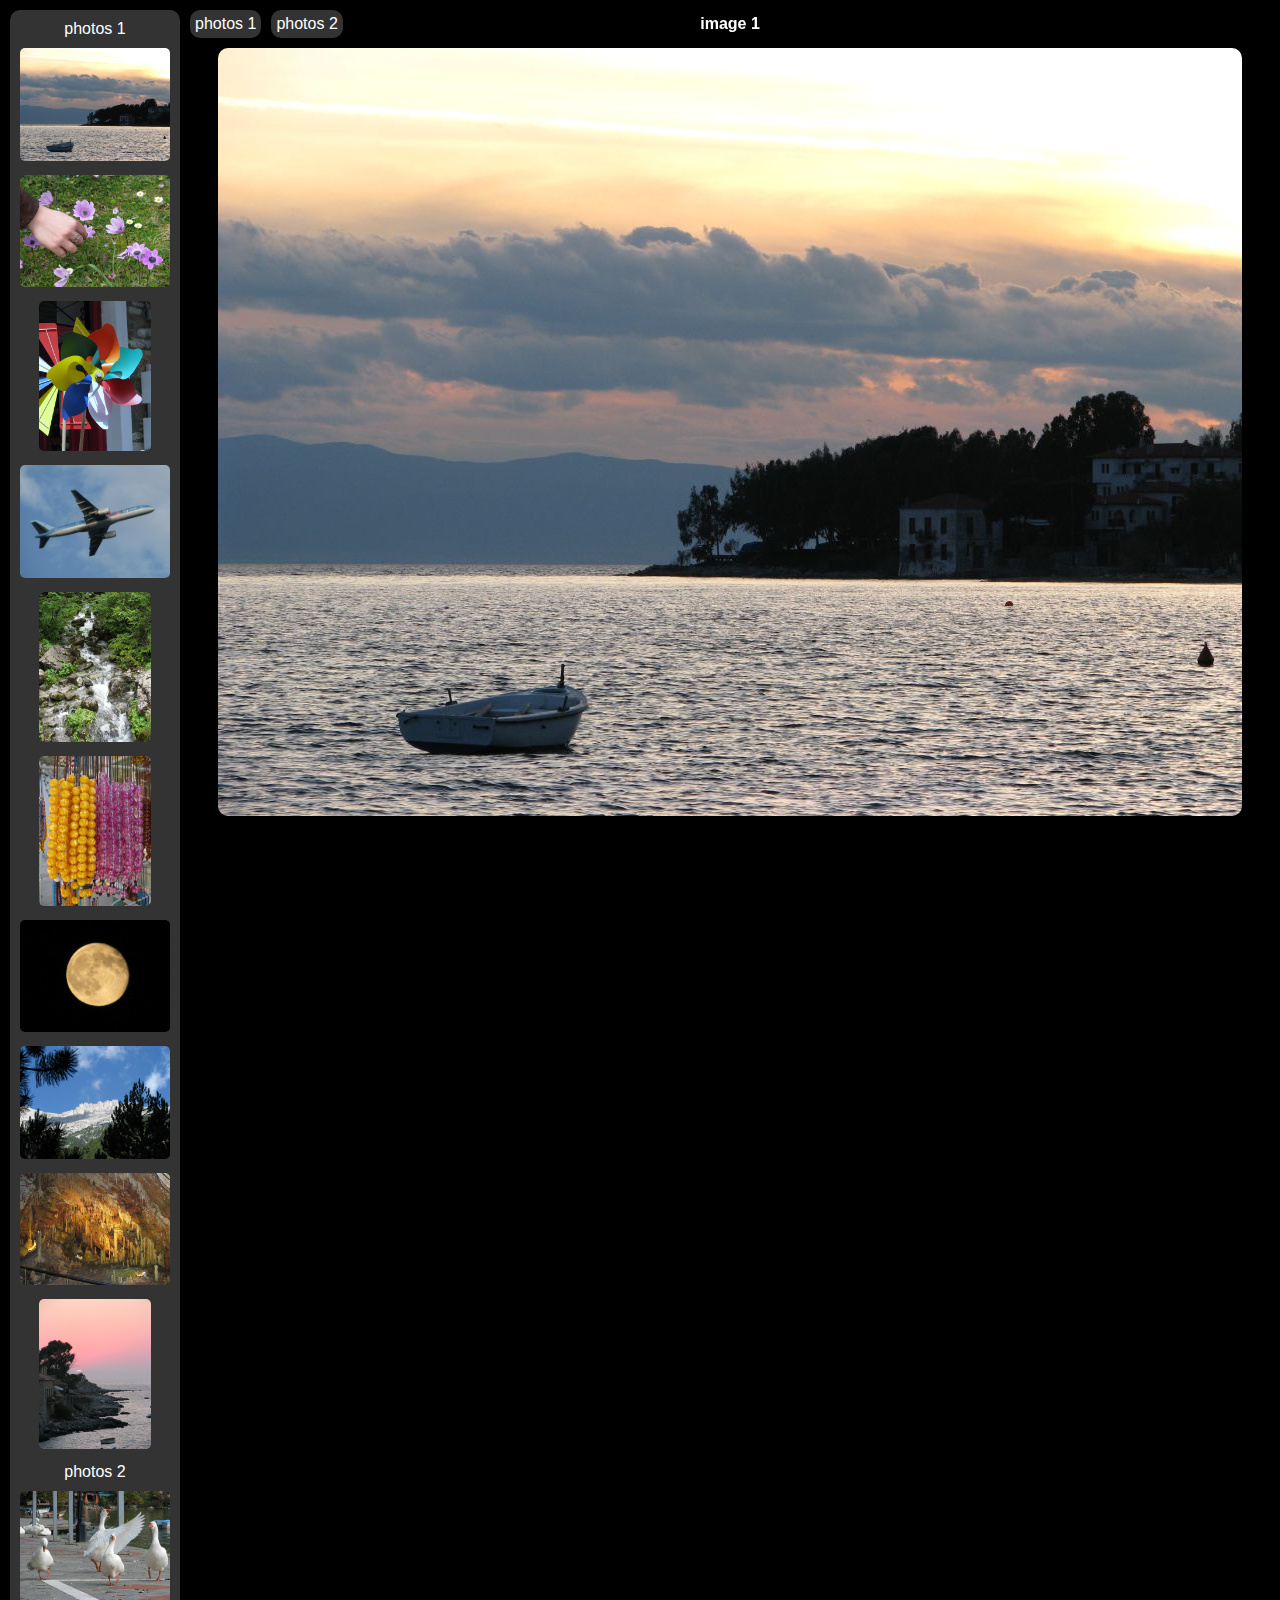
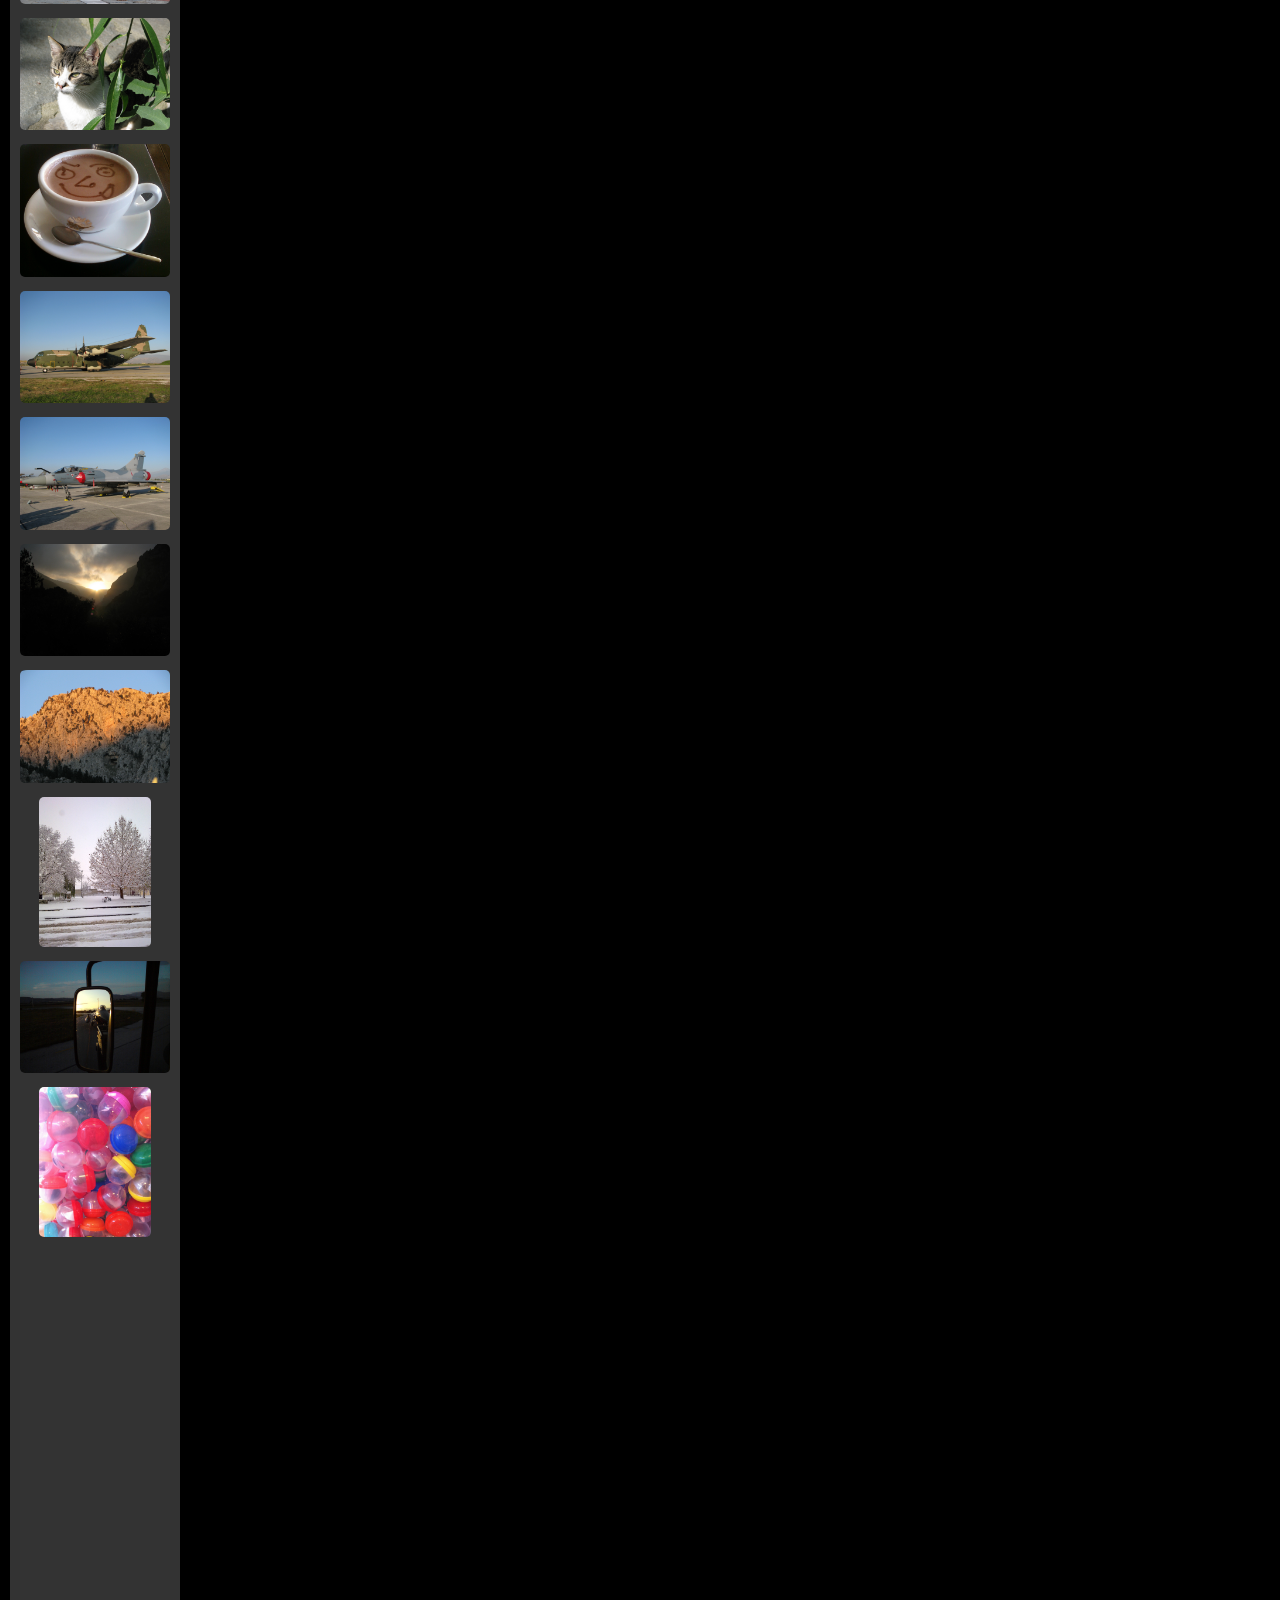
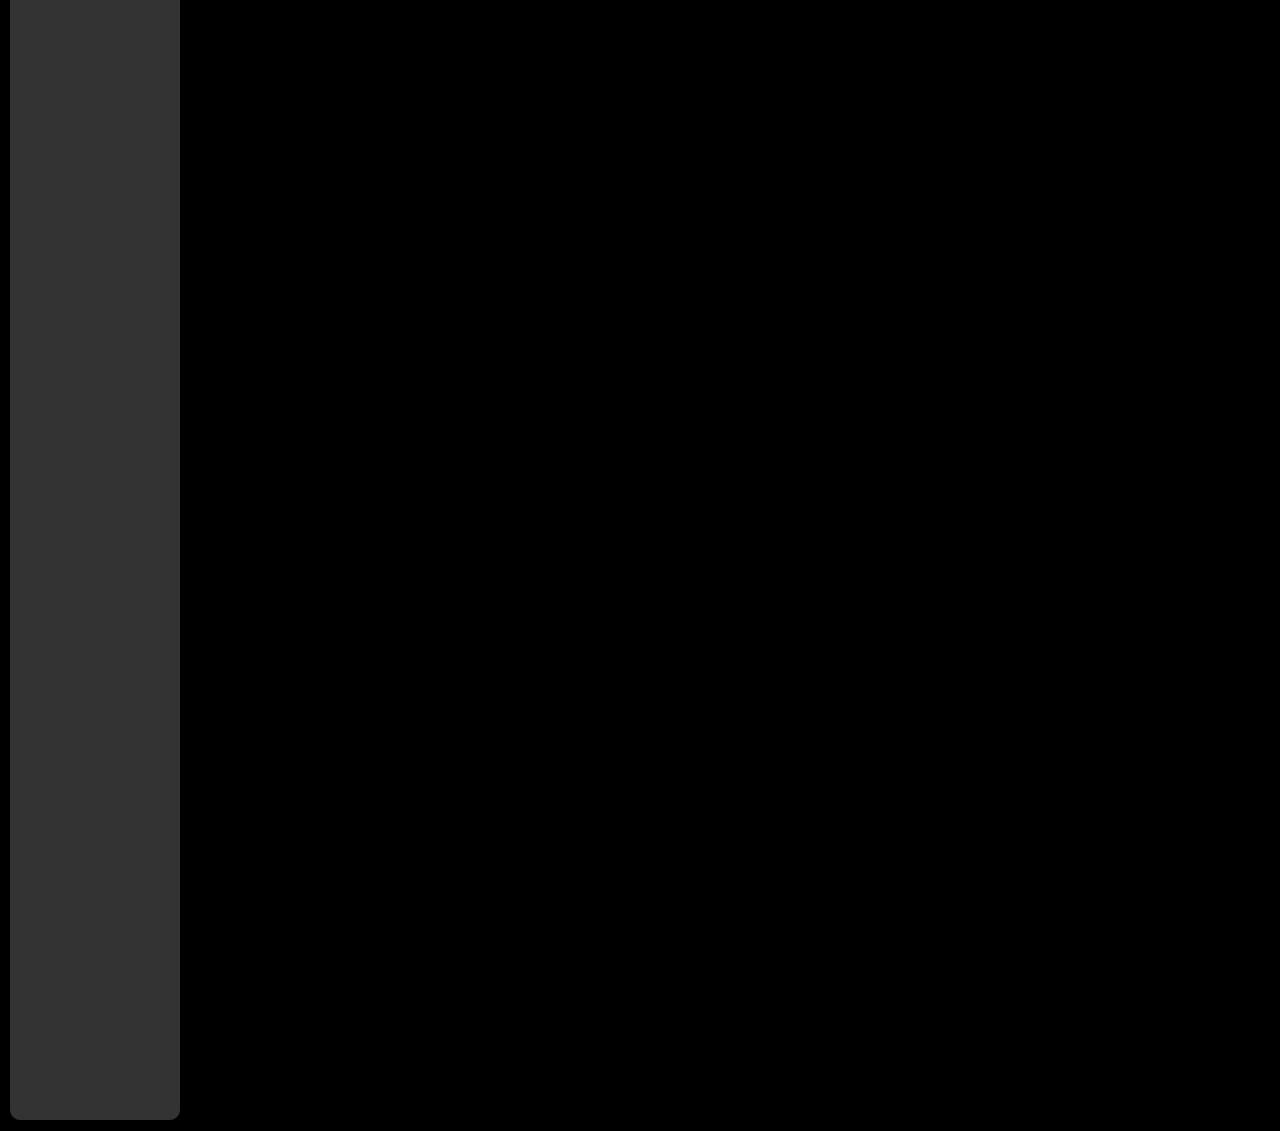
==== commit 1bb0fdb3: "Added a title link at the top, and thumbnails now behave like links. Also, more work on the editor. " ====
--- a/index.html
+++ b/index.html
@@ -19,36 +19,36 @@
 	<div id="data">
 		<div>
 			<span>photos_1</span>
-			<p><span class="title">4362163222_60d8344c59_o</span><span>.jpg</span></p>
-			<p><span class="title">4400108481_a2be77059e_o</span><span>.jpg</span></p>
-			<p><span class="title">4614301597_e292e97d6b_b</span><span>.jpg</span></p>
-			<p><span class="title">4614908994_47a11b1186_b</span><span>.jpg</span></p>
-			<p><span class="title">4638374830_9a94aeb3d6_o</span><span>.jpg</span></p>
-			<p><span class="title">4698579195_b3d7a1904d_b</span><span>.jpg</span></p>
-			<p><span class="title">4852681976_14c053128b_b</span><span>.jpg</span></p>
-			<p><span class="title">4852687278_305ef86b34_b</span><span>.jpg</span></p>
-			<p><span class="title">4940602671_2277a2f962_b</span><span>.jpg</span></p>
-			<p><span class="title">4940604639_7f8aa74db2_b</span><span>.jpg</span></p>
+			<p><span class="title">image 1</span><span class="file">4362163222_60d8344c59_o.jpg</span></p>
+			<p><span class="title">image 2</span><span class="file">4400108481_a2be77059e_o.jpg</span></p>
+			<p><span class="title">image 3</span><span class="file">4614301597_e292e97d6b_b.jpg</span></p>
+			<p><span class="title">image 4</span><span class="file">4614908994_47a11b1186_b.jpg</span></p>
+			<p><span class="title">image 5</span><span class="file">4638374830_9a94aeb3d6_o.jpg</span></p>
+			<p><span class="title">image 6</span><span class="file">4698579195_b3d7a1904d_b.jpg</span></p>
+			<p><span class="title">image 7</span><span class="file">4852681976_14c053128b_b.jpg</span></p>
+			<p><span class="title">image 8</span><span class="file">4852687278_305ef86b34_b.jpg</span></p>
+			<p><span class="title">image 9</span><span class="file">4940602671_2277a2f962_b.jpg</span></p>
+			<p><span class="title">image 10</span><span class="file">4940604639_7f8aa74db2_b.jpg</span></p>
 		</div>
 		<div>
 			<span>photos_2</span>
-			<p><span class="title">5092207551_29bd355de2_b</span><span>.jpg</span></p>
-			<p><span class="title">5092873750_cc16b13431_b</span><span>.jpg</span></p>
-			<p><span class="title">5146847646_892224131a_b</span><span>.jpg</span></p>
-			<p><span class="title">5183481531_baa76eda79_b</span><span>.jpg</span></p>
-			<p><span class="title">5184078492_3271913d34_b</span><span>.jpg</span></p>
-			<p><span class="title">5197829578_49fde0383e_b</span><span>.jpg</span></p>
-			<p><span class="title">5257218548_f9f0de7af3_b</span><span>.jpg</span></p>
-			<p><span class="title">5294507250_767b48da92_b</span><span>.jpg</span></p>
-			<p><span class="title">5364143436_307bce2a65_b</span><span>.jpg</span></p>
-			<p><span class="title">5629516684_e0bfe178fd_b</span><span>.jpg</span></p>
+			<p><span class="title">image 11</span><span class="file">5092207551_29bd355de2_b.jpg</span></p>
+			<p><span class="title">image 12</span><span class="file">5092873750_cc16b13431_b.jpg</span></p>
+			<p><span class="title">image 13</span><span class="file">5146847646_892224131a_b.jpg</span></p>
+			<p><span class="title">image 14</span><span class="file">5183481531_baa76eda79_b.jpg</span></p>
+			<p><span class="title">image 15</span><span class="file">5184078492_3271913d34_b.jpg</span></p>
+			<p><span class="title">image 16</span><span class="file">5197829578_49fde0383e_b.jpg</span></p>
+			<p><span class="title">image 17</span><span class="file">5257218548_f9f0de7af3_b.jpg</span></p>
+			<p><span class="title">image 18</span><span class="file">5294507250_767b48da92_b.jpg</span></p>
+			<p><span class="title">image 19</span><span class="file">5364143436_307bce2a65_b.jpg</span></p>
+			<p><span class="title">image 20</span><span class="file">5629516684_e0bfe178fd_b.jpg</span></p>
 		</div>
 	</div>
+	<div id="content"><a href="#" id="title">No images in this gallery.</a></div>
 	<div id="selector">
 		<a href="#photos_1">photos 1</a>
 		<a href="#photos_2">photos 2</a>
 	</div>
-	<div id="content"><p>No images in this gallery.</p></div>
 	<div id="pusher"></div>
 </div>
 </body>
--- a/styles/dark.css
+++ b/styles/dark.css
@@ -8,6 +8,11 @@
 }
 
 p {margin: 0px;}
+
+a {
+	color: white;
+	text-decoration: none;
+}
 
 #data {
 	display: none;
@@ -33,18 +38,22 @@
 	max-height: 150px;
 	max-width: 150px;
 	border-radius: 5px;
+	cursor: pointer;
 }
 
 .thumbcat {
 	float: left;
 	width: 150px;
 	text-align: center;
+	padding: 5px 0px;
 }
 
 #mainImage {
 	margin: 5px 0px;
 	border: 5px solid #222;
 	border-radius: 5px;
+	float: center;
+	clear: center;
 }
 
 #content {
@@ -56,6 +65,15 @@
 
 #content img {
 	border-radius: 10px;
+}
+
+#title {
+	display: block;
+	font-weight: bold;
+	padding: 0px;
+	margin-top: -35px;
+	margin-bottom: 15px;
+	float: center;
 }
 
 #description {
@@ -79,9 +97,10 @@
 }
 
 #selector {
-	position: absolute;
+	position: fixed;
 	top: 0px;
 	left: 190px;
+	text-align: center;
 }
 
 #selector a {
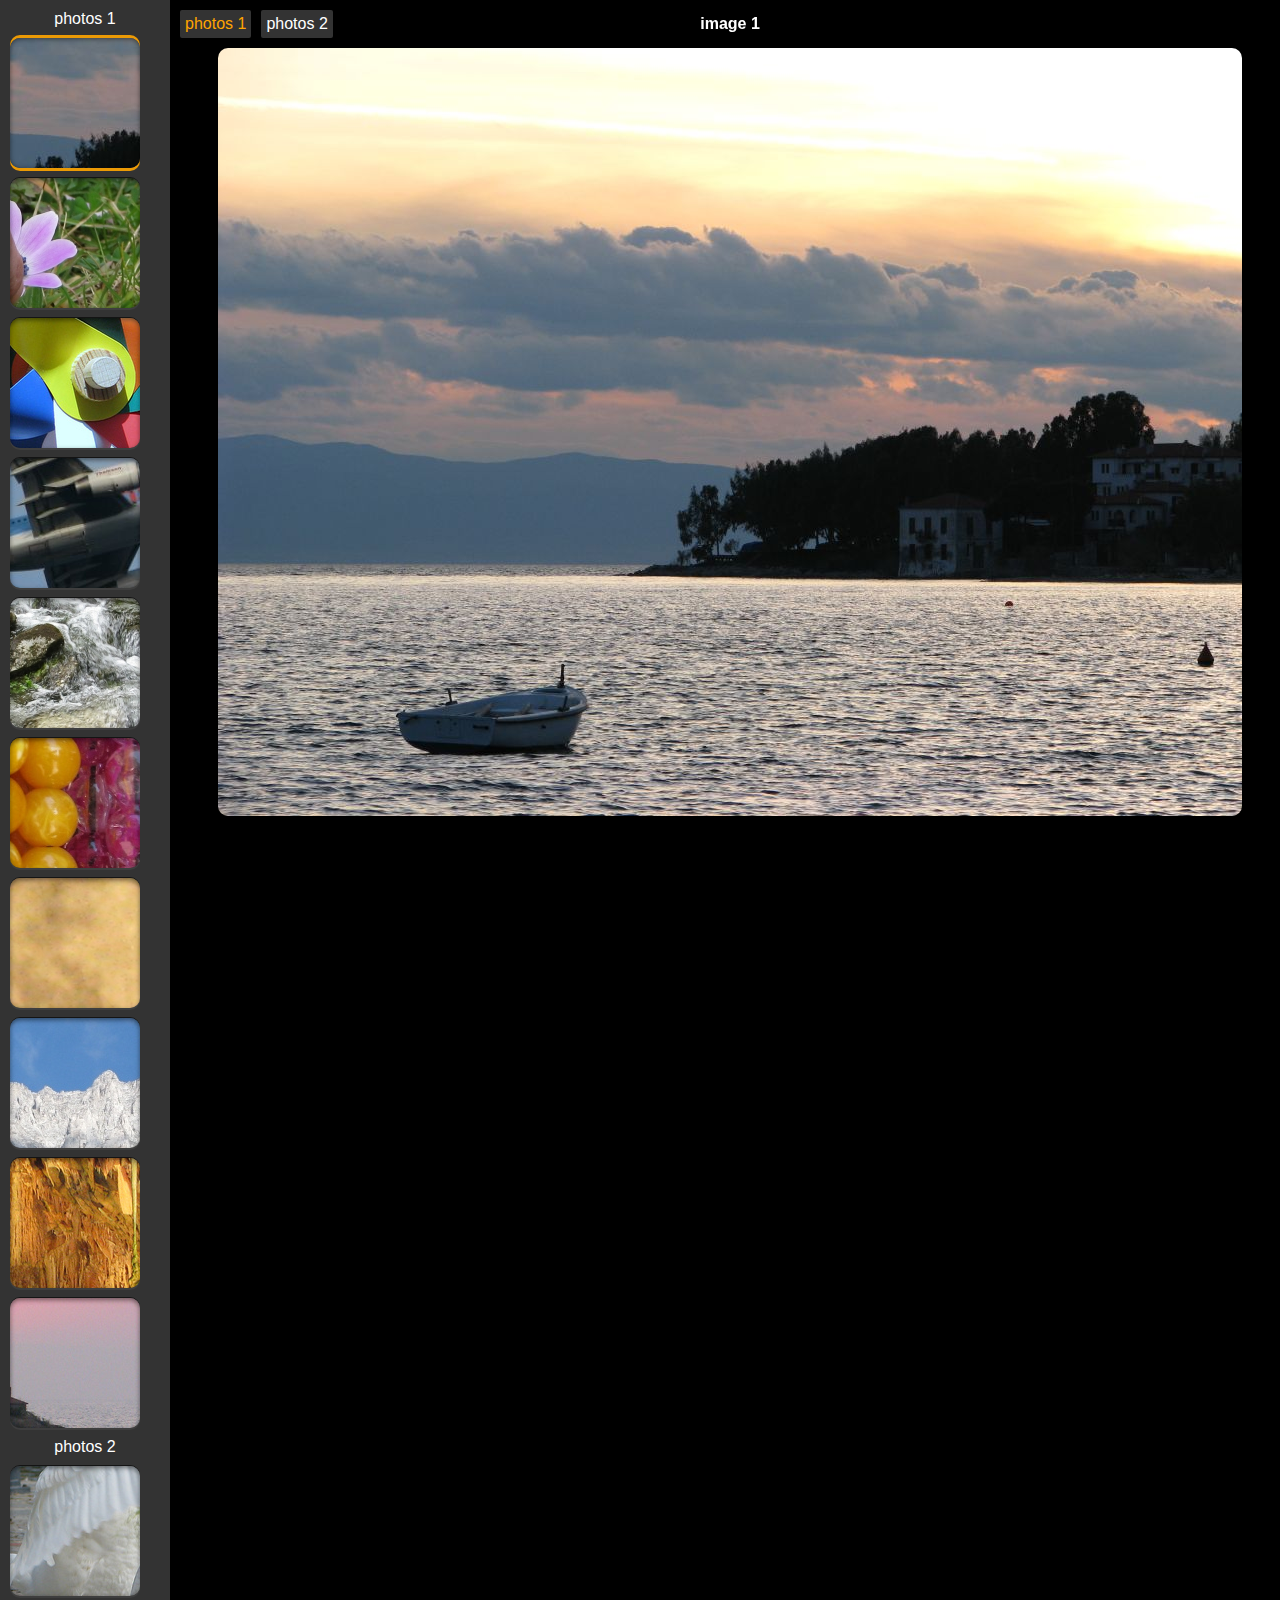
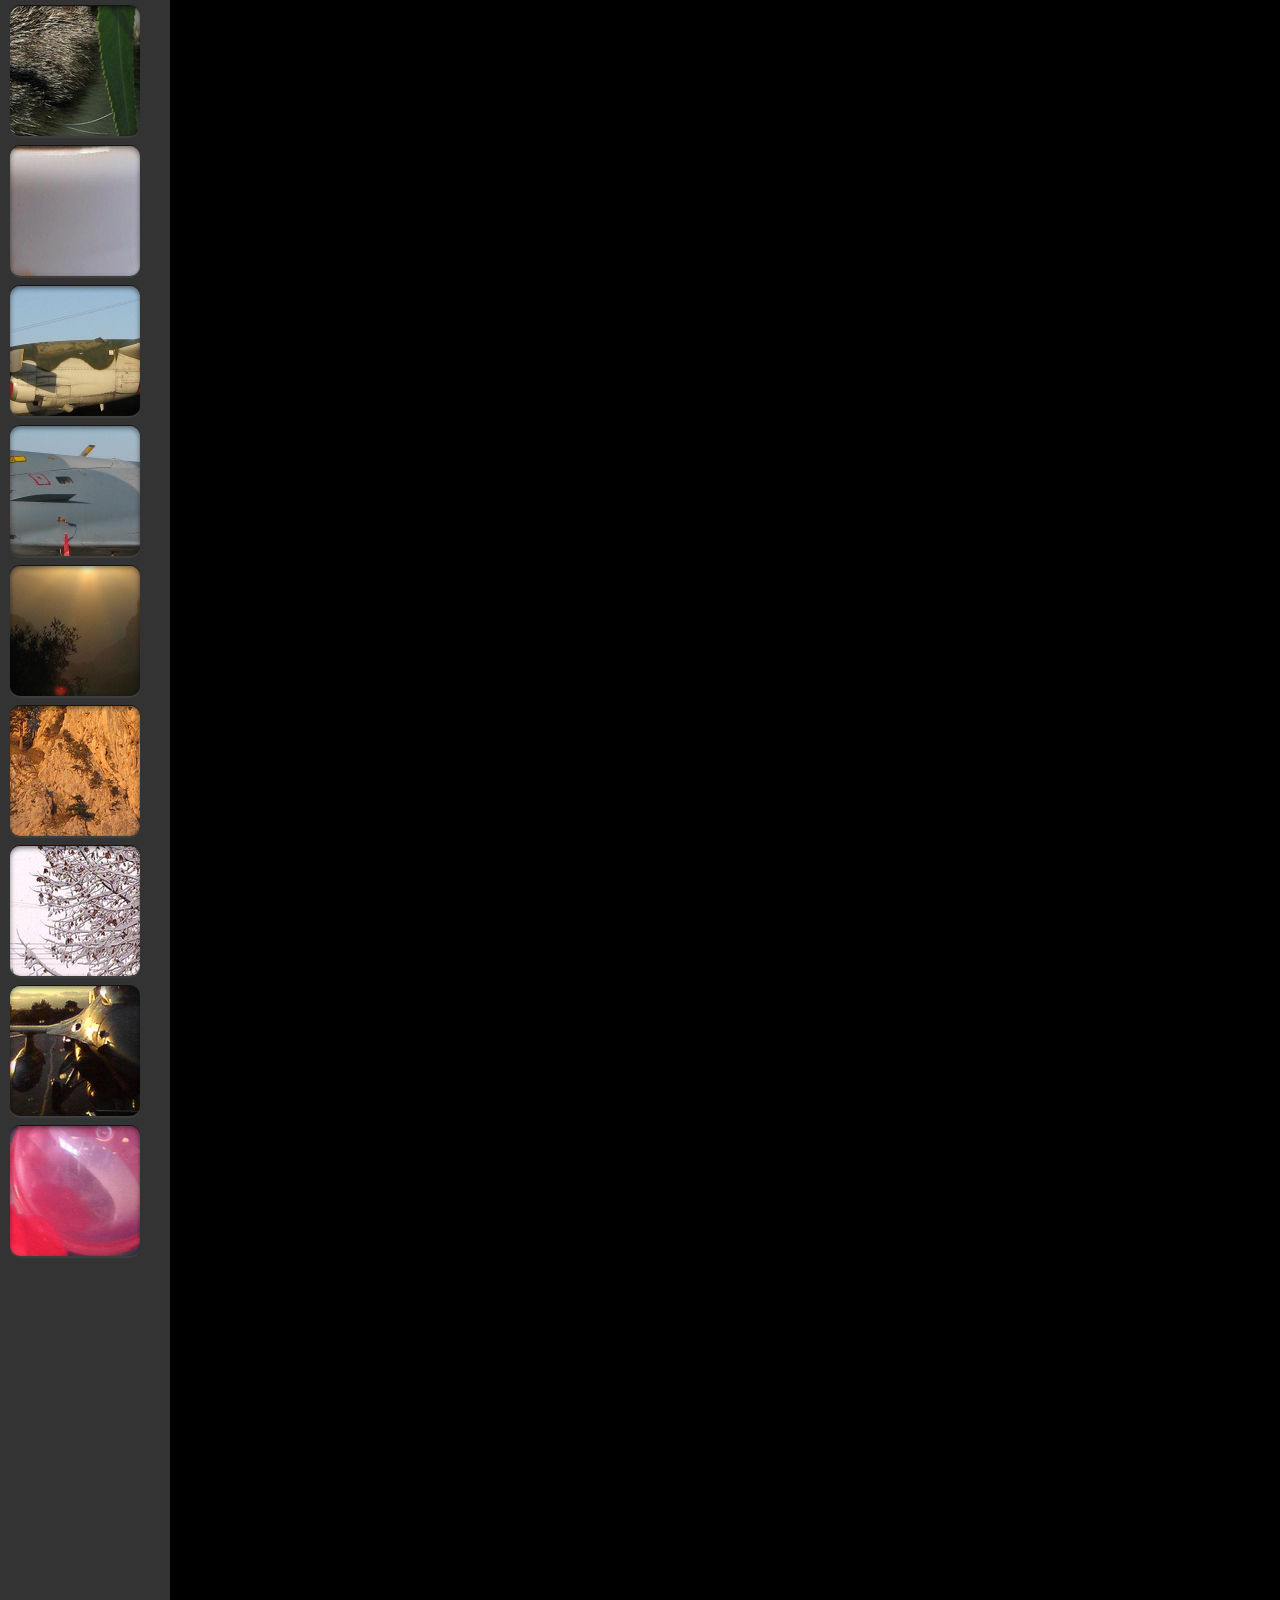
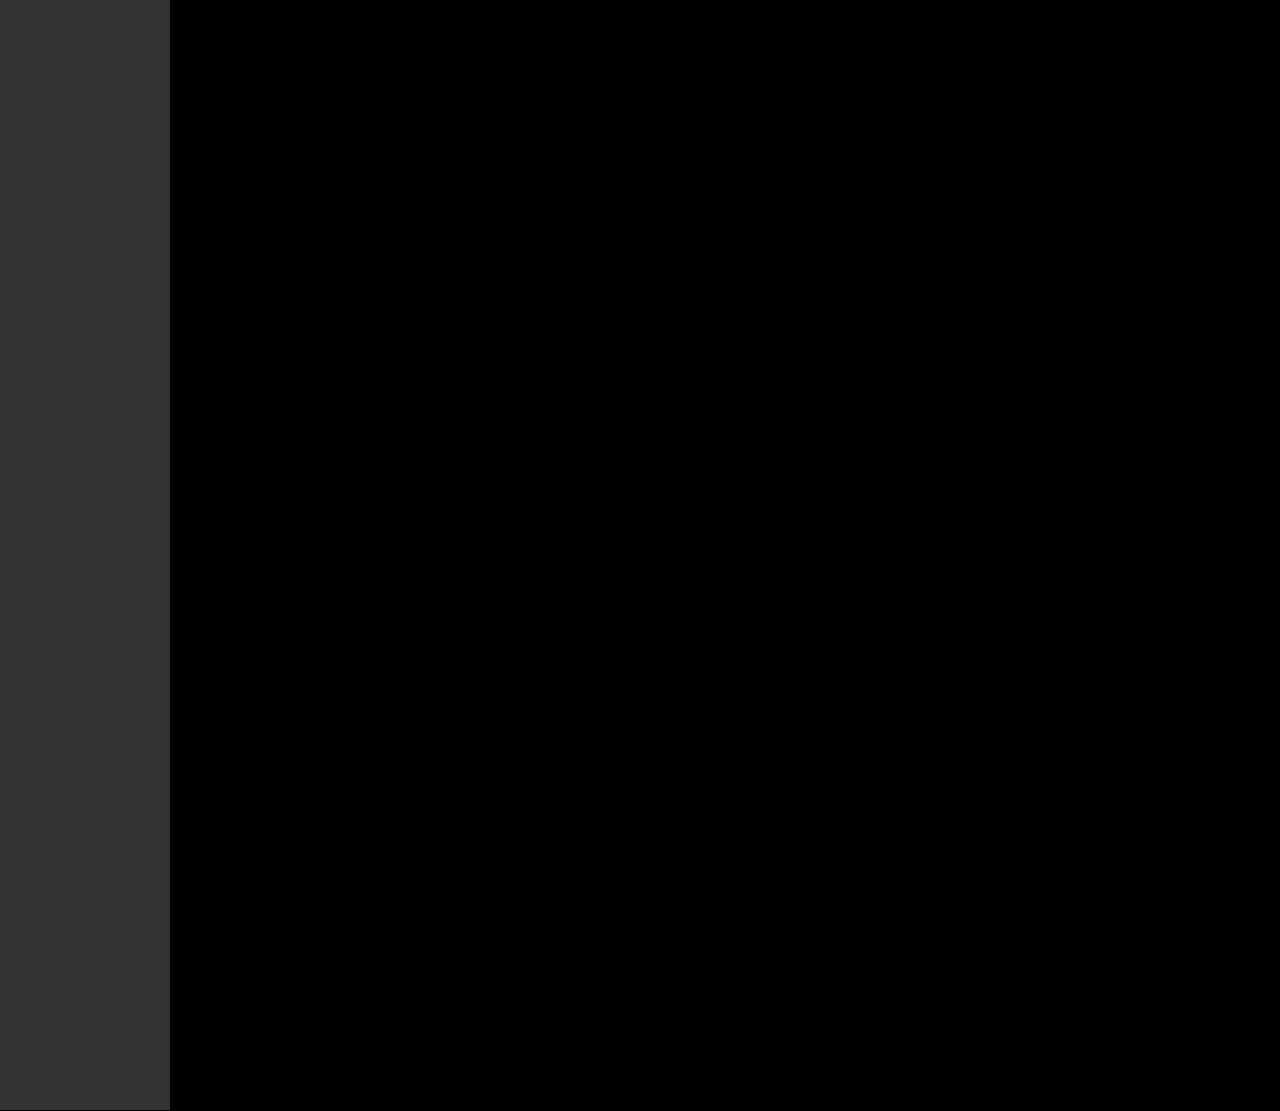
==== commit ec9acc55: "Big changes to how thumbs are displayed and handled. Also, minor cosmetic changes. Editor is now def" ====
--- a/index.html
+++ b/index.html
@@ -4,7 +4,6 @@
     <title>jsllyfish</title>
 	<script type="text/javascript" src="js/jquery.js"></script>
 	<script type="text/javascript" src="js/jquery.viewport.js"></script>
-	<script type="text/javascript" src="js/mdetect.js"></script>
 	<script type="text/javascript" src="js/main.js"></script>
 	<script type="text/javascript">
 		var path = "images/";
@@ -44,7 +43,10 @@
 			<p><span class="title">image 20</span><span class="file">5629516684_e0bfe178fd_b.jpg</span></p>
 		</div>
 	</div>
-	<div id="content"><a href="#" id="title">No images in this gallery.</a></div>
+	<div id="content">
+		<a href="#" id="title">No images in this gallery.</a>
+		<img></img>
+	</div>
 	<div id="selector">
 		<a href="#photos_1">photos 1</a>
 		<a href="#photos_2">photos 2</a>
--- a/styles/dark.css
+++ b/styles/dark.css
@@ -1,7 +1,7 @@
 body, html {
 	background-color: #000;
 	margin: 0px;
-	padding: 0px 5px 4px;
+	padding: 0px;
 	height: 100%;
 	font-family: sans-serif;
 	color: white;
@@ -22,9 +22,7 @@
 	float: left;
 	width: 150px;
 	background-color: #333;
-	margin: 10px 0px;
 	padding: 5px 10px;
-	border-radius: 10px;
 }
 
 .thumb {
@@ -99,7 +97,7 @@
 #selector {
 	position: fixed;
 	top: 0px;
-	left: 190px;
+	left: 180px;
 	text-align: center;
 }
 
@@ -112,7 +110,15 @@
 	margin-top: 10px;
 	padding: 5px;
 	background: #333;
-	border-radius: 10px;
+	border-radius: 2px;
+}
+
+.selOn {
+	color: orange !important;
+}
+
+.thumbOn {
+	box-shadow: inset 0 1px 5px rgba(0, 0, 0, .5), 0 3px 0 rgba(255, 165, 0, .9), 0 -3px 0 rgba(255, 165, 0, .9) !important;
 }
 
 #selector a:hover {
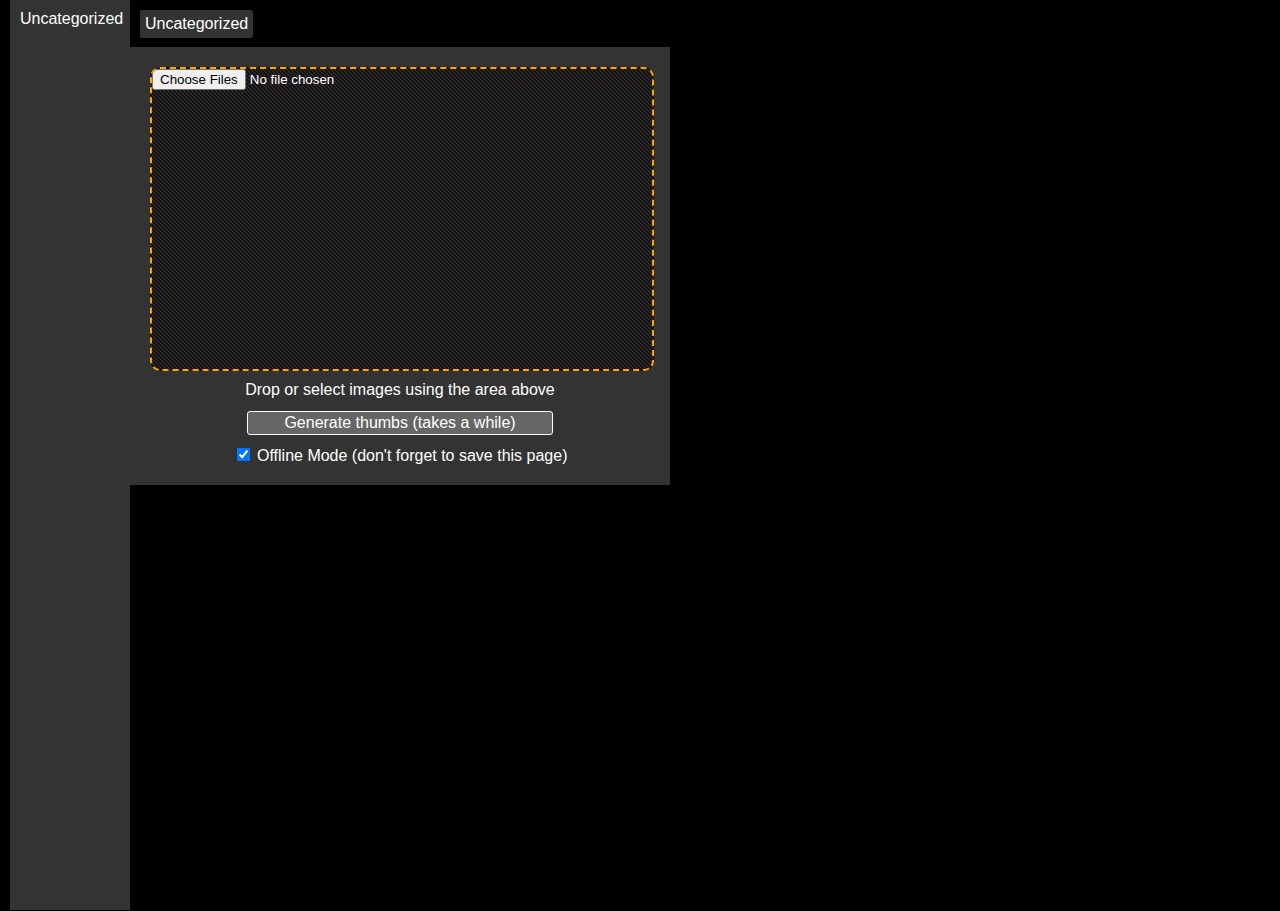
==== commit 93275be5: "Filling in the blanks. Well on the way to 0.2 release!" ====
--- a/index.html
+++ b/index.html
@@ -5,53 +5,43 @@
 	<script type="text/javascript" src="js/jquery.js"></script>
 	<script type="text/javascript" src="js/jquery.viewport.js"></script>
 	<script type="text/javascript" src="js/main.js"></script>
-	<script type="text/javascript">
-		var path = "images/";
-		var filename = "data.html";
-		
-		$(document).ready(Init);
-	</script>
+	<script type="text/javascript" src="js/thumbnailer.js"></script>
+	<script type="text/javascript" src="js/editor.js"></script>
 	<link href="styles/dark.css" rel="stylesheet" type="text/css">
+	<link href="styles/edit.css" rel="stylesheet" type="text/css">
 </head>
 <body>
 <div id="container">
-	<div id="data">
-		<div>
-			<span>photos_1</span>
-			<p><span class="title">image 1</span><span class="file">4362163222_60d8344c59_o.jpg</span></p>
-			<p><span class="title">image 2</span><span class="file">4400108481_a2be77059e_o.jpg</span></p>
-			<p><span class="title">image 3</span><span class="file">4614301597_e292e97d6b_b.jpg</span></p>
-			<p><span class="title">image 4</span><span class="file">4614908994_47a11b1186_b.jpg</span></p>
-			<p><span class="title">image 5</span><span class="file">4638374830_9a94aeb3d6_o.jpg</span></p>
-			<p><span class="title">image 6</span><span class="file">4698579195_b3d7a1904d_b.jpg</span></p>
-			<p><span class="title">image 7</span><span class="file">4852681976_14c053128b_b.jpg</span></p>
-			<p><span class="title">image 8</span><span class="file">4852687278_305ef86b34_b.jpg</span></p>
-			<p><span class="title">image 9</span><span class="file">4940602671_2277a2f962_b.jpg</span></p>
-			<p><span class="title">image 10</span><span class="file">4940604639_7f8aa74db2_b.jpg</span></p>
-		</div>
-		<div>
-			<span>photos_2</span>
-			<p><span class="title">image 11</span><span class="file">5092207551_29bd355de2_b.jpg</span></p>
-			<p><span class="title">image 12</span><span class="file">5092873750_cc16b13431_b.jpg</span></p>
-			<p><span class="title">image 13</span><span class="file">5146847646_892224131a_b.jpg</span></p>
-			<p><span class="title">image 14</span><span class="file">5183481531_baa76eda79_b.jpg</span></p>
-			<p><span class="title">image 15</span><span class="file">5184078492_3271913d34_b.jpg</span></p>
-			<p><span class="title">image 16</span><span class="file">5197829578_49fde0383e_b.jpg</span></p>
-			<p><span class="title">image 17</span><span class="file">5257218548_f9f0de7af3_b.jpg</span></p>
-			<p><span class="title">image 18</span><span class="file">5294507250_767b48da92_b.jpg</span></p>
-			<p><span class="title">image 19</span><span class="file">5364143436_307bce2a65_b.jpg</span></p>
-			<p><span class="title">image 20</span><span class="file">5629516684_e0bfe178fd_b.jpg</span></p>
-		</div>
-	</div>
+	<div id="header" class="header"></div>
 	<div id="content">
-		<a href="#" id="title">No images in this gallery.</a>
+		<a href="#" id="title"></a>
 		<img></img>
 	</div>
-	<div id="selector">
-		<a href="#photos_1">photos 1</a>
-		<a href="#photos_2">photos 2</a>
+	<div id="selector"></div>
+	<div id="pusher"></div>
+	<script type="text/javascript">
+		var path = "images/";
+		var thumbsize = 100;
+		$(document).ready(Init);
+	</script>
+</div>
+<div id="editor">
+	<form>
+		<input type="file" id="fileinput" name="files[]" multiple></input>
+	</form>
+	<div id="status">Drop or select images using the area above</div>
+	<div id="generate">Generate thumbs (takes a while)</div>
+	<form id="mode">
+		<input checked="true" type="checkbox"></input>
+		Offline Mode (don't forget to save this page)
+	</form>
+</div>
+<div id="data">
+	<span id="imgnum">0</span> <!-- Number of Images -->
+	<span id="thumbshigh">0</span> <!-- Thumbstrip Height -->
+	<div id="uncategorized">
+		<span>Uncategorized</span>
 	</div>
-	<div id="pusher"></div>
 </div>
 </body>
 </html>
--- a/styles/dark.css
+++ b/styles/dark.css
@@ -20,28 +20,27 @@
 
 .header {
 	float: left;
-	width: 150px;
+	width: 100px;
 	background-color: #333;
 	padding: 5px 10px;
 }
 
 .thumb {
-	width: 150px;
+	width: 100px;
 	float: left;
 	margin: 5px 0px;
 	text-align: center;
 }
 
 .thumb img {
-	max-height: 150px;
-	max-width: 150px;
+	max-width: 100px;
 	border-radius: 5px;
 	cursor: pointer;
 }
 
 .thumbcat {
 	float: left;
-	width: 150px;
+	width: 100px;
 	text-align: center;
 	padding: 5px 0px;
 }
@@ -56,7 +55,7 @@
 
 #content {
 	position: fixed;
-	left: 190px;
+	left: 120px;
 	top: 50px;
 	text-align: center;
 }
@@ -97,7 +96,7 @@
 #selector {
 	position: fixed;
 	top: 0px;
-	left: 180px;
+	left: 140px;
 	text-align: center;
 }
 
--- a/styles/edit.css
+++ b/styles/edit.css
@@ -0,0 +1,48 @@
+body, html {
+	background-color: #000;
+	margin: 0px;
+	padding: 0px 5px 4px;
+	height: 100%;
+	font-family: sans-serif;
+	color: white;
+}
+
+p {margin: 0px;}
+
+#editor {
+	position: fixed;
+	top: 45px;
+	left: 130px;
+	margin: 0px auto;
+	width: 500px;
+	padding: 20px;
+	text-align: center;
+	border: 2px solid black;
+	border-left: none;
+	background-color: #333;
+}
+
+#fileinput {
+	color: white;
+	border: 2px dashed orange;
+	border-radius: 10px;
+	width: 500px;
+	height: 300px;
+	background-repeat: repeat;
+	background-position: center center;
+	background-image: url([data-uri]);
+	margin-bottom: 10px;
+}
+
+#status {
+	height: 30px;
+}
+
+#generate {
+	background-color: #666;
+	border: 1px solid white;
+	border-radius: 3px;
+	padding: 2px;
+	width: 300px;
+	margin: 0px auto 10px;
+}
